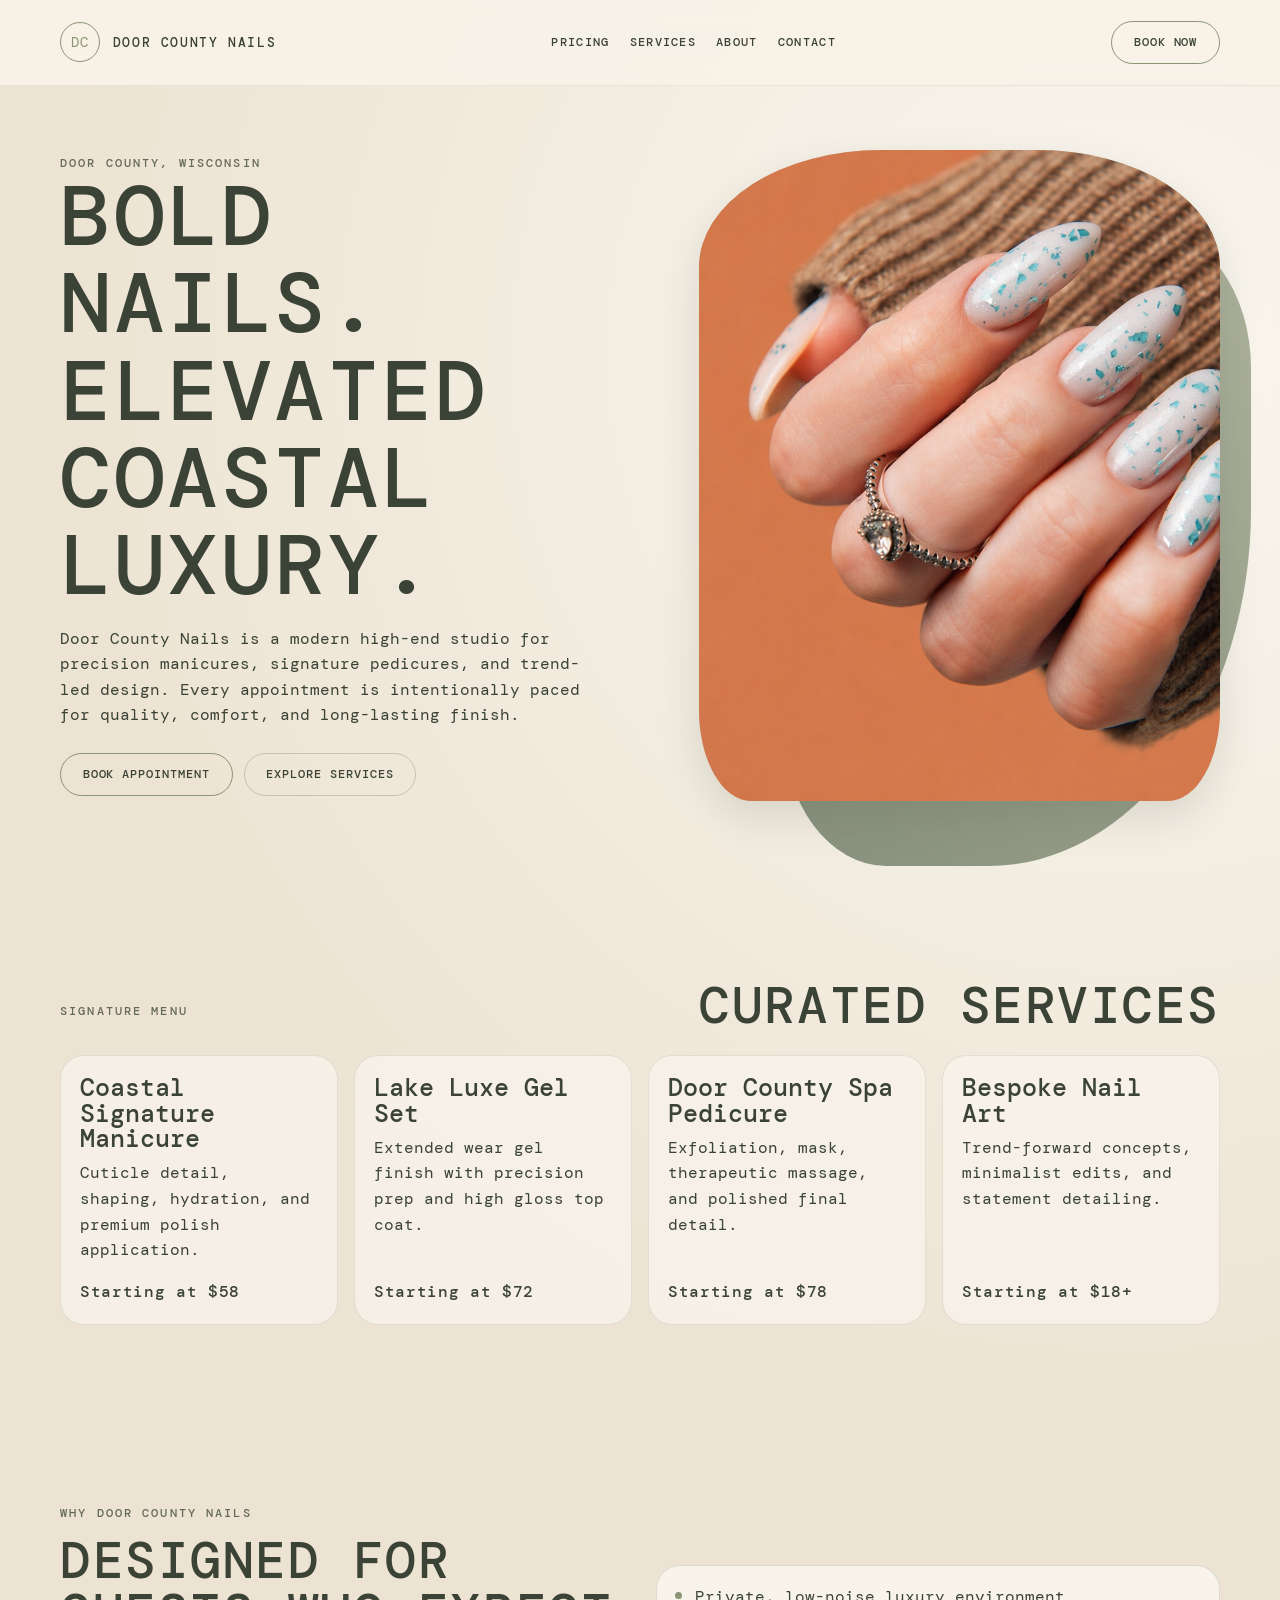
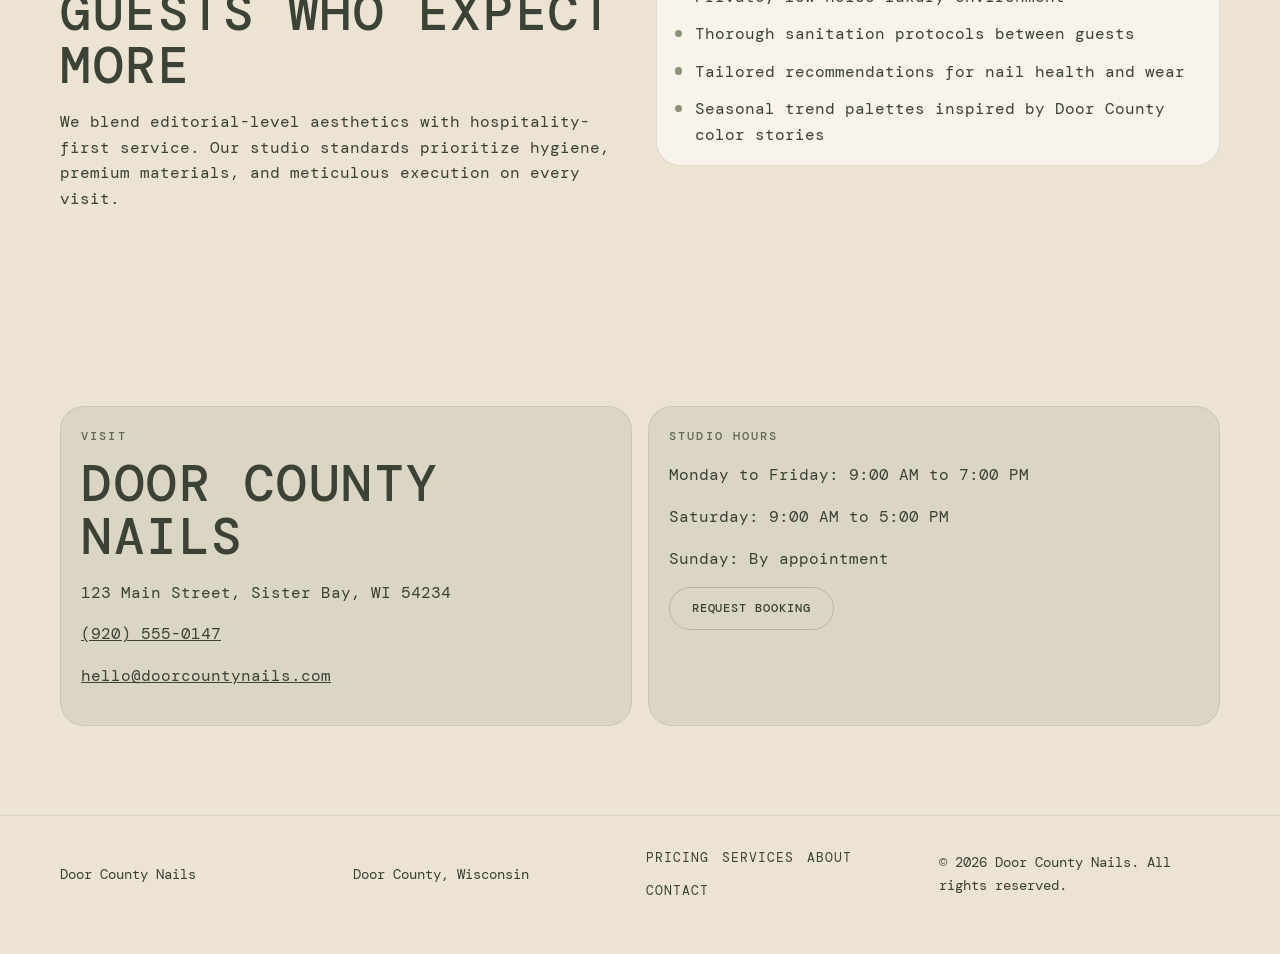
==== index.html @ 53a2d3ee "Update homepage hero image" ====
<!doctype html>
<html lang="en">
  <head>
    <meta charset="UTF-8" />
    <meta name="viewport" content="width=device-width, initial-scale=1" />
    <title>Door County Nails | Luxury Nail Studio in Door County, WI</title>
    <meta
      name="description"
      content="Door County Nails offers elevated manicures, pedicures, and nail artistry in Door County, Wisconsin. Boutique service, premium products, and a polished studio experience."
    />
    <meta name="robots" content="index, follow" />
    <meta name="theme-color" content="#f2e5d0" />
    <link rel="canonical" href="https://www.doorcountynails.com/" />

    <meta property="og:type" content="website" />
    <meta property="og:title" content="Door County Nails | Luxury Nail Studio" />
    <meta
      property="og:description"
      content="An elevated nail studio experience in Door County, Wisconsin."
    />
    <meta property="og:url" content="https://www.doorcountynails.com/" />
    <meta property="og:image" content="https://www.doorcountynails.com/og-home.jpg" />

    <meta name="twitter:card" content="summary_large_image" />
    <meta name="twitter:title" content="Door County Nails | Luxury Nail Studio" />
    <meta
      name="twitter:description"
      content="An elevated nail studio experience in Door County, Wisconsin."
    />

    <link rel="preconnect" href="https://fonts.googleapis.com" />
    <link rel="preconnect" href="https://fonts.gstatic.com" crossorigin />
    <link
      href="https://fonts.googleapis.com/css2?family=DM+Mono:wght@300;400;500&display=swap"
      rel="stylesheet"
    />
    <link rel="stylesheet" href="./styles.css" />

    <script type="application/ld+json">
      {
        "@context": "https://schema.org",
        "@type": "NailSalon",
        "name": "Door County Nails",
        "url": "https://www.doorcountynails.com/",
        "image": "https://www.doorcountynails.com/og-home.jpg",
        "telephone": "+1-920-555-0147",
        "priceRange": "$$$",
        "address": {
          "@type": "PostalAddress",
          "streetAddress": "123 Main Street",
          "addressLocality": "Sister Bay",
          "addressRegion": "WI",
          "postalCode": "54234",
          "addressCountry": "US"
        },
        "areaServed": "Door County, WI",
        "sameAs": [
          "https://www.instagram.com/doorcountynails",
          "https://www.tiktok.com/@doorcountynails"
        ]
      }
    </script>
  </head>
  <body>
    <a class="skip-link" href="#main-content">Skip to content</a>

    <header class="site-header" id="top">
      <div class="container header-shell">
        <a class="brand" href="/" aria-label="Door County Nails home">
          <span class="brand-mark" aria-hidden="true">DC</span>
          <span class="brand-text">Door County Nails</span>
        </a>

        <button class="menu-toggle" type="button" aria-expanded="false" aria-controls="primary-nav">
          Menu
        </button>

        <nav id="primary-nav" class="site-nav" aria-label="Primary">
          <a href="/pricing.html">Pricing</a>
          <a href="/services.html">Services</a>
          <a href="/about.html">About</a>
          <a href="/contact.html">Contact</a>
          <a class="cta cta-mobile" href="/contact.html#book">Book Now</a>
        </nav>

        <a class="cta cta-desktop" href="/contact.html#book">Book Now</a>
      </div>
    </header>

    <main id="main-content">
      <section class="hero section-padding">
        <div class="container hero-grid reveal">
          <div class="hero-copy">
            <p class="eyebrow">Door County, Wisconsin</p>
            <h1>Bold Nails. Elevated Coastal Luxury.</h1>
            <p>
              Door County Nails is a modern high-end studio for precision manicures, signature pedicures, and trend-led
              design. Every appointment is intentionally paced for quality, comfort, and long-lasting finish.
            </p>
            <div class="hero-actions">
              <a class="cta" href="/contact.html#book">Book Appointment</a>
              <a class="cta secondary" href="#signature-services">Explore Services</a>
            </div>
          </div>

          <div class="hero-visual" aria-label="Featured Door County Nails manicure photo">
            <div class="visual-wrap">
              <img
                src="/orangeNails.png"
                alt="Close-up of almond-shaped manicure with soft blue speckled accents"
                loading="eager"
              />
            </div>
          </div>
        </div>
      </section>

      <section id="signature-services" class="services section-padding reveal">
        <div class="container">
          <div class="section-head">
            <p class="eyebrow">Signature Menu</p>
            <h2>Curated Services</h2>
          </div>

          <div class="service-grid">
            <article class="service-card">
              <h3>Coastal Signature Manicure</h3>
              <p>Cuticle detail, shaping, hydration, and premium polish application.</p>
              <p class="price">Starting at $58</p>
            </article>
            <article class="service-card">
              <h3>Lake Luxe Gel Set</h3>
              <p>Extended wear gel finish with precision prep and high gloss top coat.</p>
              <p class="price">Starting at $72</p>
            </article>
            <article class="service-card">
              <h3>Door County Spa Pedicure</h3>
              <p>Exfoliation, mask, therapeutic massage, and polished final detail.</p>
              <p class="price">Starting at $78</p>
            </article>
            <article class="service-card">
              <h3>Bespoke Nail Art</h3>
              <p>Trend-forward concepts, minimalist edits, and statement detailing.</p>
              <p class="price">Starting at $18+</p>
            </article>
          </div>
        </div>
      </section>

      <section class="story section-padding reveal">
        <div class="container story-grid">
          <div>
            <p class="eyebrow">Why Door County Nails</p>
            <h2>Designed For Guests Who Expect More</h2>
            <p>
              We blend editorial-level aesthetics with hospitality-first service. Our studio standards prioritize hygiene,
              premium materials, and meticulous execution on every visit.
            </p>
          </div>

          <ul class="value-list">
            <li>Private, low-noise luxury environment</li>
            <li>Thorough sanitation protocols between guests</li>
            <li>Tailored recommendations for nail health and wear</li>
            <li>Seasonal trend palettes inspired by Door County color stories</li>
          </ul>
        </div>
      </section>

      <section class="visit section-padding reveal" id="visit">
        <div class="container visit-grid">
          <div class="visit-card">
            <p class="eyebrow">Visit</p>
            <h2>Door County Nails</h2>
            <p>123 Main Street, Sister Bay, WI 54234</p>
            <p><a href="tel:+19205550147">(920) 555-0147</a></p>
            <p><a href="mailto:hello@doorcountynails.com">hello@doorcountynails.com</a></p>
          </div>

          <div class="visit-card">
            <p class="eyebrow">Studio Hours</p>
            <p>Monday to Friday: 9:00 AM to 7:00 PM</p>
            <p>Saturday: 9:00 AM to 5:00 PM</p>
            <p>Sunday: By appointment</p>
            <a class="cta secondary" id="book" href="mailto:hello@doorcountynails.com?subject=New%20Booking%20Request">
              Request Booking
            </a>
          </div>
        </div>
      </section>
    </main>

    <footer class="site-footer">
      <div class="container footer-shell">
        <p>Door County Nails</p>
        <p>Door County, Wisconsin</p>
        <nav aria-label="Footer">
          <a href="/pricing.html">Pricing</a>
          <a href="/services.html">Services</a>
          <a href="/about.html">About</a>
          <a href="/contact.html">Contact</a>
        </nav>
        <p>&copy; <span id="year"></span> Door County Nails. All rights reserved.</p>
      </div>
    </footer>

    <script src="./script.js"></script>
  </body>
</html>
---- styles.css ----
:root {
  --color-sand: #ece3d2;
  --color-cream: #f6f2e9;
  --color-ink: #3a4336;
  --color-moss: #76826d;
  --color-gold: #8a9375;
  --color-clay: #d8cfbf;
  --color-white: #ffffff;
  --ink-rgb: 58 67 54;
  --moss-rgb: 118 130 109;
  --accent-rgb: 138 147 117;
  --font-body: "DM Mono", ui-monospace, "SFMono-Regular", Menlo, monospace;
  --font-display: "DM Mono", ui-monospace, "SFMono-Regular", Menlo, monospace;
  --font-accent: "DM Mono", ui-monospace, "SFMono-Regular", Menlo, monospace;
  --container: min(1160px, 92vw);
  --radius-soft: 1.5rem;
  --radius-pill: 999px;
  --shadow-soft: 0 16px 42px rgb(var(--ink-rgb) / 0.14);
}

* {
  box-sizing: border-box;
}

html,
body {
  margin: 0;
  padding: 0;
}

html {
  scroll-behavior: smooth;
}

body {
  font-family: var(--font-body);
  color: var(--color-ink);
  background:
    radial-gradient(circle at 88% 14%, #faf7f0 0%, var(--color-sand) 44%),
    linear-gradient(180deg, #efe7d8 0%, #f7f2e8 100%);
  line-height: 1.6;
}

img {
  max-width: 100%;
  display: block;
}

a {
  color: inherit;
}

.container {
  width: var(--container);
  margin-inline: auto;
}

.skip-link {
  position: absolute;
  top: -3rem;
  left: 1rem;
  background: var(--color-ink);
  color: var(--color-white);
  padding: 0.5rem 0.8rem;
  border-radius: 0.5rem;
  z-index: 999;
}

.skip-link:focus {
  top: 1rem;
}

.site-header {
  position: sticky;
  top: 0;
  z-index: 40;
  backdrop-filter: blur(12px);
  background: rgb(248 242 232 / 0.92);
  border-bottom: 1px solid rgb(var(--ink-rgb) / 0.08);
}

.header-shell {
  min-height: 5.3rem;
  display: flex;
  align-items: center;
  justify-content: space-between;
  gap: 1rem;
}

.brand {
  display: inline-flex;
  align-items: center;
  gap: 0.8rem;
  text-decoration: none;
}

.brand-mark {
  width: 2.5rem;
  height: 2.5rem;
  border: 1px solid var(--color-gold);
  border-radius: 50%;
  display: grid;
  place-items: center;
  font-size: 0.9rem;
  letter-spacing: 0.1em;
  color: var(--color-gold);
}

.brand-text {
  font-family: var(--font-accent);
  font-weight: 500;
  letter-spacing: 0.12em;
  text-transform: uppercase;
  font-size: 0.84rem;
}

.site-nav {
  display: flex;
  align-items: center;
  gap: 1.25rem;
}

.site-nav a {
  font-family: var(--font-accent);
  text-decoration: none;
  text-transform: uppercase;
  letter-spacing: 0.11em;
  font-size: 0.75rem;
  font-weight: 500;
}

.site-nav a:hover,
.site-nav a:focus-visible {
  color: var(--color-gold);
}

.menu-toggle {
  font-family: var(--font-accent);
  display: none;
  border: 1px solid rgb(var(--ink-rgb) / 0.2);
  border-radius: 0.7rem;
  background: transparent;
  padding: 0.5rem 0.75rem;
  font: inherit;
  font-size: 0.82rem;
  text-transform: uppercase;
  letter-spacing: 0.08em;
}

.cta {
  font-family: var(--font-accent);
  display: inline-flex;
  align-items: center;
  justify-content: center;
  text-decoration: none;
  border-radius: var(--radius-pill);
  border: 1px solid var(--color-gold);
  padding: 0.68rem 1.35rem;
  font-weight: 500;
  font-size: 0.75rem;
  letter-spacing: 0.08em;
  text-transform: uppercase;
  transition: transform 180ms ease, background-color 180ms ease, color 180ms ease;
}

.cta:hover,
.cta:focus-visible {
  background: var(--color-gold);
  color: var(--color-white);
  transform: translateY(-1px);
}

.cta.secondary {
  border-color: rgb(var(--ink-rgb) / 0.22);
}

.cta-mobile {
  display: none;
}

.section-padding {
  padding: clamp(2.8rem, 7vw, 5.6rem) 0;
}

.hero {
  padding-top: clamp(3rem, 5vw, 4.5rem);
}

.hero-grid {
  display: grid;
  grid-template-columns: minmax(0, 1.05fr) minmax(0, 0.95fr);
  gap: clamp(1.8rem, 5vw, 4rem);
  align-items: center;
}

.eyebrow {
  font-family: var(--font-accent);
  font-size: 0.74rem;
  text-transform: uppercase;
  letter-spacing: 0.18em;
  color: rgb(var(--ink-rgb) / 0.76);
  margin: 0 0 0.75rem;
  font-weight: 500;
}

h1,
h2,
h3 {
  font-family: var(--font-display);
  line-height: 1.03;
  margin: 0;
  font-weight: 500;
}

h1 {
  font-size: clamp(2.5rem, 8vw, 5.3rem);
  text-transform: uppercase;
  letter-spacing: 0.03em;
  margin-bottom: 1rem;
}

.hero-copy p {
  max-width: 52ch;
  margin: 0;
}

.hero-actions {
  margin-top: 1.6rem;
  display: flex;
  flex-wrap: wrap;
  gap: 0.7rem;
}

.hero-visual {
  position: relative;
  isolation: isolate;
}

.hero-visual::before {
  content: "";
  position: absolute;
  inset: 12% -6% -10% 16%;
  z-index: -1;
  background: linear-gradient(45deg, rgb(var(--moss-rgb) / 0.86), rgb(var(--accent-rgb) / 0.68));
  border-radius: 50% 22% 56% 22%;
}

.visual-wrap {
  overflow: hidden;
  border-radius: 35% 35% 10% 10% / 18% 18% 14% 14%;
  box-shadow: var(--shadow-soft);
  background: #d0c2aa;
}

.visual-wrap img {
  aspect-ratio: 4 / 5;
  object-fit: cover;
}

.floating-chip {
  position: absolute;
  left: -1rem;
  bottom: 12%;
  background: rgb(249 243 232 / 0.93);
  border: 1px solid rgb(var(--ink-rgb) / 0.15);
  border-radius: var(--radius-pill);
  padding: 0.4rem 0.8rem;
  font-size: 0.74rem;
  letter-spacing: 0.08em;
  text-transform: uppercase;
  font-weight: 500;
}

.chip-right {
  left: auto;
  right: -1rem;
  top: 11%;
  bottom: auto;
}

.section-head {
  display: flex;
  align-items: end;
  justify-content: space-between;
  gap: 1rem;
  margin-bottom: 1.4rem;
}

h2 {
  font-size: clamp(2rem, 5vw, 3.2rem);
  text-transform: uppercase;
  letter-spacing: 0.03em;
}

.service-grid {
  display: grid;
  grid-template-columns: repeat(4, minmax(0, 1fr));
  gap: 1rem;
}

.service-card {
  background: rgb(249 244 236 / 0.76);
  border: 1px solid rgb(var(--ink-rgb) / 0.11);
  border-radius: var(--radius-soft);
  padding: 1.2rem;
  min-height: 14rem;
  display: flex;
  flex-direction: column;
}

.service-card h3 {
  font-size: 1.55rem;
  margin-bottom: 0.55rem;
}

.service-card p {
  margin: 0;
}

.service-card .price {
  margin-top: auto;
  padding-top: 1rem;
  font-weight: 500;
  letter-spacing: 0.04em;
}

.story-grid {
  display: grid;
  grid-template-columns: minmax(0, 1fr) minmax(0, 1fr);
  gap: 2rem;
  align-items: center;
}

.value-list {
  list-style: none;
  margin: 0;
  padding: 1.1rem;
  border: 1px solid rgb(var(--ink-rgb) / 0.14);
  border-radius: var(--radius-soft);
  background: rgb(255 252 247 / 0.68);
  display: grid;
  gap: 0.75rem;
}

.value-list li {
  position: relative;
  padding-left: 1.3rem;
}

.value-list li::before {
  content: "";
  width: 0.45rem;
  height: 0.45rem;
  border-radius: 50%;
  background: var(--color-gold);
  position: absolute;
  left: 0;
  top: 0.54rem;
}

.visit-grid {
  display: grid;
  grid-template-columns: repeat(2, minmax(0, 1fr));
  gap: 1rem;
}

.visit-card {
  background: rgb(var(--moss-rgb) / 0.14);
  border-radius: var(--radius-soft);
  border: 1px solid rgb(var(--ink-rgb) / 0.1);
  padding: 1.25rem;
}

.site-footer {
  border-top: 1px solid rgb(var(--ink-rgb) / 0.1);
  padding: 1.3rem 0 2.6rem;
}

.footer-shell {
  display: grid;
  grid-template-columns: repeat(4, minmax(0, 1fr));
  gap: 0.75rem;
  align-items: center;
  font-size: 0.9rem;
}

.footer-shell nav {
  display: flex;
  gap: 0.8rem;
  flex-wrap: wrap;
}

.footer-shell nav a {
  text-decoration: none;
  font-size: 0.8rem;
  text-transform: uppercase;
  letter-spacing: 0.08em;
}

.page-hero {
  padding: clamp(3rem, 8vw, 6rem) 0 clamp(2rem, 5vw, 3.5rem);
}

.page-hero h1 {
  font-size: clamp(2.4rem, 8vw, 4.6rem);
}

.page-shell {
  padding-bottom: 4rem;
}

.page-shell p {
  max-width: 72ch;
}

.reveal {
  opacity: 0;
  transform: translateY(16px);
}

.reveal.is-visible {
  opacity: 1;
  transform: translateY(0);
  transition: opacity 560ms ease, transform 560ms ease;
}

@media (max-width: 1040px) {
  .service-grid {
    grid-template-columns: repeat(2, minmax(0, 1fr));
  }

  .footer-shell {
    grid-template-columns: repeat(2, minmax(0, 1fr));
  }
}

@media (max-width: 840px) {
  .menu-toggle {
    display: inline-flex;
  }

  .cta-desktop {
    display: none;
  }

  .site-nav {
    position: absolute;
    top: 100%;
    left: 0;
    right: 0;
    display: none;
    flex-direction: column;
    align-items: stretch;
    gap: 0.1rem;
    background: rgb(248 242 232 / 0.98);
    border-bottom: 1px solid rgb(var(--ink-rgb) / 0.1);
    padding: 0.5rem 4vw 1rem;
  }

  .site-nav[data-open="true"] {
    display: flex;
  }

  .site-nav a {
    padding: 0.65rem 0.4rem;
  }

  .cta-mobile {
    display: inline-flex;
    width: max-content;
    margin-top: 0.25rem;
  }

  .hero-grid,
  .story-grid,
  .visit-grid {
    grid-template-columns: minmax(0, 1fr);
  }

  .hero-copy p {
    max-width: none;
  }

  .hero-visual {
    max-width: 34rem;
    margin-inline: auto;
  }

  .chip-right,
  .floating-chip {
    font-size: 0.66rem;
  }
}

@media (max-width: 640px) {
  .service-grid {
    grid-template-columns: minmax(0, 1fr);
  }

  .header-shell {
    min-height: 4.7rem;
  }

  .brand-text {
    font-size: 0.76rem;
  }

  .floating-chip {
    position: static;
    margin-top: 0.6rem;
    width: fit-content;
  }

  .chip-right {
    margin-left: auto;
    margin-top: 0.45rem;
  }

  .section-head {
    flex-direction: column;
    align-items: flex-start;
  }

  .footer-shell {
    grid-template-columns: minmax(0, 1fr);
  }
}

@media (prefers-reduced-motion: reduce) {
  html {
    scroll-behavior: auto;
  }

  * {
    animation-duration: 0.01ms !important;
    animation-iteration-count: 1 !important;
    transition-duration: 0.01ms !important;
  }
}
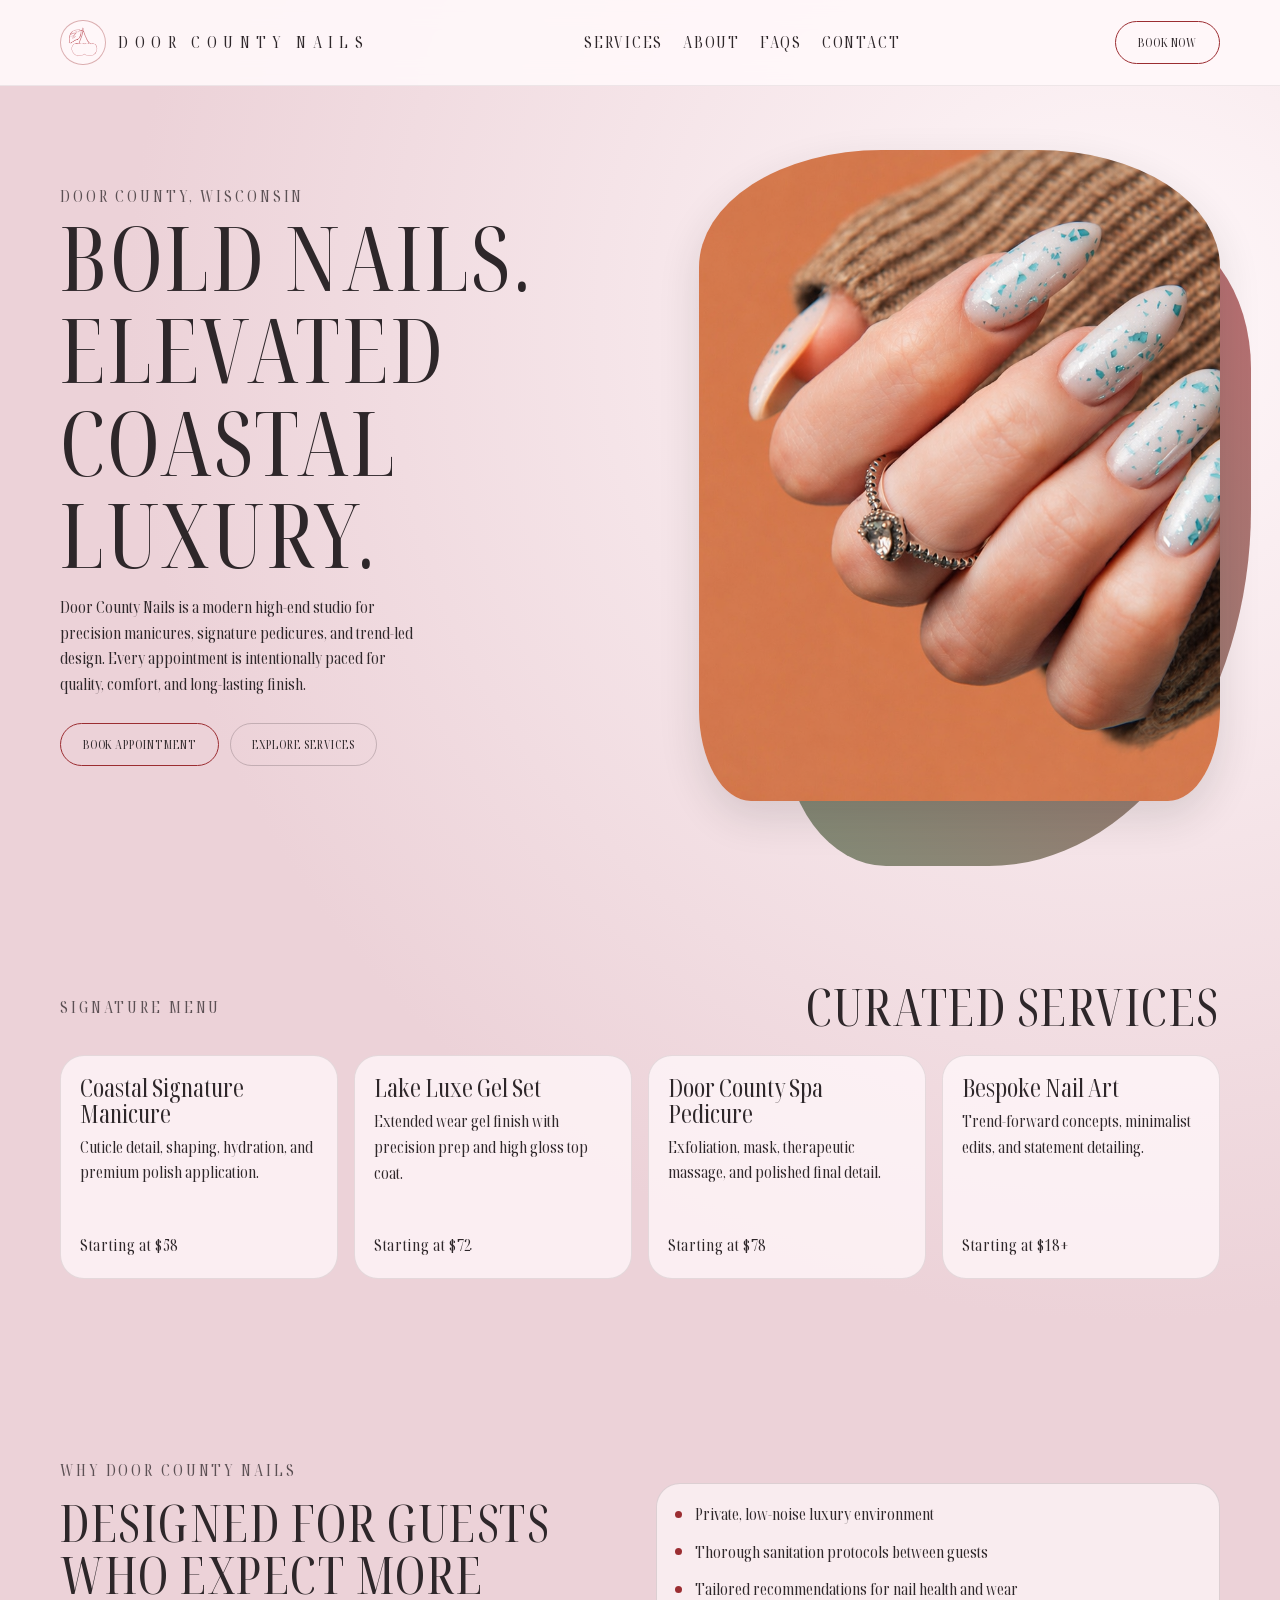
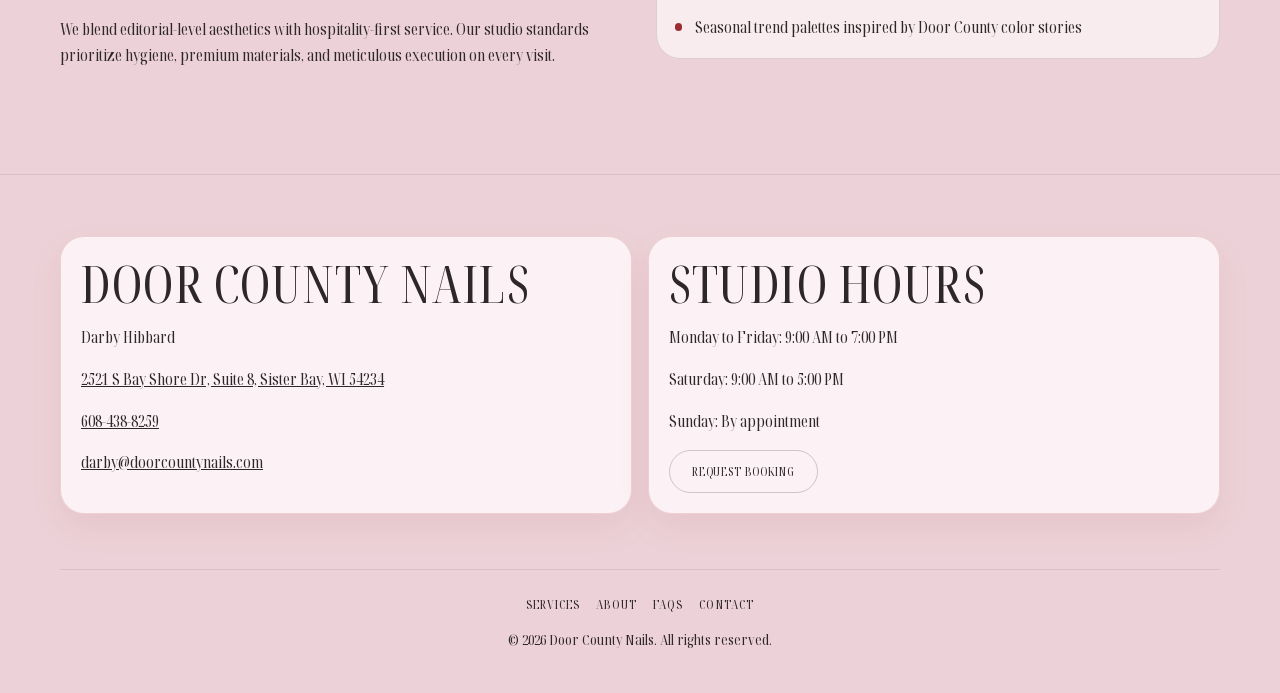
==== commit 0bee85c0: "Update Door County Nails site content" ====
--- a/index.html
+++ b/index.html
@@ -9,7 +9,7 @@
       content="Door County Nails offers elevated manicures, pedicures, and nail artistry in Door County, Wisconsin. Boutique service, premium products, and a polished studio experience."
     />
     <meta name="robots" content="index, follow" />
-    <meta name="theme-color" content="#f2e5d0" />
+    <meta name="theme-color" content="#ecd2d8" />
     <link rel="canonical" href="https://www.doorcountynails.com/" />
 
     <meta property="og:type" content="website" />
@@ -28,12 +28,6 @@
       content="An elevated nail studio experience in Door County, Wisconsin."
     />
 
-    <link rel="preconnect" href="https://fonts.googleapis.com" />
-    <link rel="preconnect" href="https://fonts.gstatic.com" crossorigin />
-    <link
-      href="https://fonts.googleapis.com/css2?family=DM+Mono:wght@300;400;500&display=swap"
-      rel="stylesheet"
-    />
     <link rel="stylesheet" href="./styles.css" />
 
     <script type="application/ld+json">
@@ -43,11 +37,12 @@
         "name": "Door County Nails",
         "url": "https://www.doorcountynails.com/",
         "image": "https://www.doorcountynails.com/og-home.jpg",
-        "telephone": "+1-920-555-0147",
+        "telephone": "+1-608-438-8259",
+        "email": "darby@doorcountynails.com",
         "priceRange": "$$$",
         "address": {
           "@type": "PostalAddress",
-          "streetAddress": "123 Main Street",
+          "streetAddress": "2521 S Bay Shore Dr, Suite 8",
           "addressLocality": "Sister Bay",
           "addressRegion": "WI",
           "postalCode": "54234",
@@ -67,7 +62,7 @@
     <header class="site-header" id="top">
       <div class="container header-shell">
         <a class="brand" href="/" aria-label="Door County Nails home">
-          <span class="brand-mark" aria-hidden="true">DC</span>
+          <span class="brand-mark" aria-hidden="true"><img src="assets/cherry-outline-final.png" alt="" /></span>
           <span class="brand-text">Door County Nails</span>
         </a>
 
@@ -76,9 +71,9 @@
         </button>
 
         <nav id="primary-nav" class="site-nav" aria-label="Primary">
-          <a href="/pricing.html">Pricing</a>
           <a href="/services.html">Services</a>
           <a href="/about.html">About</a>
+          <a href="/faq.html">FAQs</a>
           <a href="/contact.html">Contact</a>
           <a class="cta cta-mobile" href="/contact.html#book">Book Now</a>
         </nav>
@@ -106,7 +101,7 @@
           <div class="hero-visual" aria-label="Featured Door County Nails manicure photo">
             <div class="visual-wrap">
               <img
-                src="/orangeNails.png"
+                src="orangeNails.png"
                 alt="Close-up of almond-shaped manicure with soft blue speckled accents"
                 loading="eager"
               />
@@ -167,37 +162,38 @@
         </div>
       </section>
 
-      <section class="visit section-padding reveal" id="visit">
-        <div class="container visit-grid">
-          <div class="visit-card">
-            <p class="eyebrow">Visit</p>
-            <h2>Door County Nails</h2>
-            <p>123 Main Street, Sister Bay, WI 54234</p>
-            <p><a href="tel:+19205550147">(920) 555-0147</a></p>
-            <p><a href="mailto:hello@doorcountynails.com">hello@doorcountynails.com</a></p>
-          </div>
-
-          <div class="visit-card">
-            <p class="eyebrow">Studio Hours</p>
-            <p>Monday to Friday: 9:00 AM to 7:00 PM</p>
-            <p>Saturday: 9:00 AM to 5:00 PM</p>
-            <p>Sunday: By appointment</p>
-            <a class="cta secondary" id="book" href="mailto:hello@doorcountynails.com?subject=New%20Booking%20Request">
-              Request Booking
+    </main>
+
+    <footer class="site-footer">
+      <div class="container footer-visit-grid">
+        <div class="visit-card">
+          <h2>Door County Nails</h2>
+          <p>Darby Hibbard</p>
+          <p>
+            <a href="https://share.google/E4tLBmKFWJFwZ6lcw" target="_blank" rel="noopener">
+              2521 S Bay Shore Dr, Suite 8, Sister Bay, WI 54234
             </a>
-          </div>
-        </div>
-      </section>
-    </main>
-
-    <footer class="site-footer">
+          </p>
+          <p><a href="tel:+16084388259">608-438-8259</a></p>
+          <p><a href="mailto:darby@doorcountynails.com">darby@doorcountynails.com</a></p>
+        </div>
+
+        <div class="visit-card">
+          <h2>Studio Hours</h2>
+          <p>Monday to Friday: 9:00 AM to 7:00 PM</p>
+          <p>Saturday: 9:00 AM to 5:00 PM</p>
+          <p>Sunday: By appointment</p>
+          <a class="cta secondary" href="mailto:darby@doorcountynails.com?subject=New%20Booking%20Request">
+            Request Booking
+          </a>
+        </div>
+      </div>
+
       <div class="container footer-shell">
-        <p>Door County Nails</p>
-        <p>Door County, Wisconsin</p>
         <nav aria-label="Footer">
-          <a href="/pricing.html">Pricing</a>
           <a href="/services.html">Services</a>
           <a href="/about.html">About</a>
+          <a href="/faq.html">FAQs</a>
           <a href="/contact.html">Contact</a>
         </nav>
         <p>&copy; <span id="year"></span> Door County Nails. All rights reserved.</p>
--- a/styles.css
+++ b/styles.css
@@ -1,17 +1,26 @@
+@font-face {
+  font-family: "Noto Serif Display ExtraCondensed";
+  src: url("assets/NotoSerifDisplay-ExtraCondensed.ttf") format("truetype");
+  font-weight: 400;
+  font-style: normal;
+  font-display: swap;
+}
+
 :root {
-  --color-sand: #ece3d2;
-  --color-cream: #f6f2e9;
-  --color-ink: #3a4336;
-  --color-moss: #76826d;
-  --color-gold: #8a9375;
-  --color-clay: #d8cfbf;
+  --color-sand: #ecd2d8;
+  --color-cream: #fff8fa;
+  --color-ink: #2e272a;
+  --color-moss: #6f7d64;
+  --color-gold: #9b2d31;
+  --color-clay: #f3e3e7;
   --color-white: #ffffff;
-  --ink-rgb: 58 67 54;
-  --moss-rgb: 118 130 109;
-  --accent-rgb: 138 147 117;
-  --font-body: "DM Mono", ui-monospace, "SFMono-Regular", Menlo, monospace;
-  --font-display: "DM Mono", ui-monospace, "SFMono-Regular", Menlo, monospace;
-  --font-accent: "DM Mono", ui-monospace, "SFMono-Regular", Menlo, monospace;
+  --ink-rgb: 46 39 42;
+  --moss-rgb: 111 125 100;
+  --accent-rgb: 155 45 49;
+  --font-fallback: Georgia, "Times New Roman", serif;
+  --font-body: "Noto Serif Display ExtraCondensed", var(--font-fallback);
+  --font-display: "Noto Serif Display ExtraCondensed", var(--font-fallback);
+  --font-accent: "Noto Serif Display ExtraCondensed", var(--font-fallback);
   --container: min(1160px, 92vw);
   --radius-soft: 1.5rem;
   --radius-pill: 999px;
@@ -36,8 +45,8 @@
   font-family: var(--font-body);
   color: var(--color-ink);
   background:
-    radial-gradient(circle at 88% 14%, #faf7f0 0%, var(--color-sand) 44%),
-    linear-gradient(180deg, #efe7d8 0%, #f7f2e8 100%);
+    radial-gradient(circle at 88% 14%, #fff8fa 0%, var(--color-sand) 44%),
+    linear-gradient(180deg, #f7e4e9 0%, #fff8fa 100%);
   line-height: 1.6;
 }
 
@@ -75,7 +84,7 @@
   top: 0;
   z-index: 40;
   backdrop-filter: blur(12px);
-  background: rgb(248 242 232 / 0.92);
+  background: rgb(255 248 250 / 0.92);
   border-bottom: 1px solid rgb(var(--ink-rgb) / 0.08);
 }
 
@@ -95,23 +104,28 @@
 }
 
 .brand-mark {
-  width: 2.5rem;
-  height: 2.5rem;
-  border: 1px solid var(--color-gold);
+  width: 2.85rem;
+  height: 2.85rem;
+  border: 1px solid rgb(var(--accent-rgb) / 0.36);
   border-radius: 50%;
   display: grid;
   place-items: center;
-  font-size: 0.9rem;
-  letter-spacing: 0.1em;
   color: var(--color-gold);
+  background: rgb(255 248 250 / 0.72);
+}
+
+.brand-mark img {
+  width: 2rem;
+  height: 2rem;
+  object-fit: contain;
 }
 
 .brand-text {
   font-family: var(--font-accent);
   font-weight: 500;
-  letter-spacing: 0.12em;
-  text-transform: uppercase;
-  font-size: 0.84rem;
+  letter-spacing: 0.4em;
+  text-transform: uppercase;
+  font-size: 1rem;
 }
 
 .site-nav {
@@ -125,7 +139,7 @@
   text-decoration: none;
   text-transform: uppercase;
   letter-spacing: 0.11em;
-  font-size: 0.75rem;
+  font-size: 1rem;
   font-weight: 500;
 }
 
@@ -195,7 +209,7 @@
 
 .eyebrow {
   font-family: var(--font-accent);
-  font-size: 0.74rem;
+  font-size: 1rem;
   text-transform: uppercase;
   letter-spacing: 0.18em;
   color: rgb(var(--ink-rgb) / 0.76);
@@ -213,7 +227,7 @@
 }
 
 h1 {
-  font-size: clamp(2.5rem, 8vw, 5.3rem);
+  font-size: clamp(2.65rem, 8.4vw, 5.6rem);
   text-transform: uppercase;
   letter-spacing: 0.03em;
   margin-bottom: 1rem;
@@ -249,7 +263,7 @@
   overflow: hidden;
   border-radius: 35% 35% 10% 10% / 18% 18% 14% 14%;
   box-shadow: var(--shadow-soft);
-  background: #d0c2aa;
+  background: #f3e3e7;
 }
 
 .visual-wrap img {
@@ -261,7 +275,7 @@
   position: absolute;
   left: -1rem;
   bottom: 12%;
-  background: rgb(249 243 232 / 0.93);
+  background: rgb(255 248 250 / 0.93);
   border: 1px solid rgb(var(--ink-rgb) / 0.15);
   border-radius: var(--radius-pill);
   padding: 0.4rem 0.8rem;
@@ -299,7 +313,7 @@
 }
 
 .service-card {
-  background: rgb(249 244 236 / 0.76);
+  background: rgb(255 248 250 / 0.76);
   border: 1px solid rgb(var(--ink-rgb) / 0.11);
   border-radius: var(--radius-soft);
   padding: 1.2rem;
@@ -337,7 +351,7 @@
   padding: 1.1rem;
   border: 1px solid rgb(var(--ink-rgb) / 0.14);
   border-radius: var(--radius-soft);
-  background: rgb(255 252 247 / 0.68);
+  background: rgb(255 248 250 / 0.68);
   display: grid;
   gap: 0.75rem;
 }
@@ -358,36 +372,50 @@
   top: 0.54rem;
 }
 
-.visit-grid {
+.visit-grid,
+.footer-visit-grid {
   display: grid;
   grid-template-columns: repeat(2, minmax(0, 1fr));
   gap: 1rem;
 }
 
 .visit-card {
-  background: rgb(var(--moss-rgb) / 0.14);
+  background: rgb(255 248 250 / 0.82);
   border-radius: var(--radius-soft);
-  border: 1px solid rgb(var(--ink-rgb) / 0.1);
+  border: 1px solid rgb(var(--accent-rgb) / 0.16);
   padding: 1.25rem;
+  box-shadow: 0 14px 32px rgb(var(--accent-rgb) / 0.08);
 }
 
 .site-footer {
   border-top: 1px solid rgb(var(--ink-rgb) / 0.1);
-  padding: 1.3rem 0 2.6rem;
+  padding: clamp(2rem, 5vw, 3.8rem) 0 2.6rem;
+}
+
+.footer-visit-grid {
+  margin-bottom: clamp(2rem, 5vw, 3.4rem);
 }
 
 .footer-shell {
-  display: grid;
-  grid-template-columns: repeat(4, minmax(0, 1fr));
-  gap: 0.75rem;
-  align-items: center;
+  border-top: 1px solid rgb(var(--ink-rgb) / 0.1);
+  padding-top: 1.5rem;
+  display: flex;
+  flex-direction: column;
+  align-items: center;
+  gap: 0.9rem;
+  text-align: center;
   font-size: 0.9rem;
 }
 
 .footer-shell nav {
   display: flex;
-  gap: 0.8rem;
+  justify-content: center;
+  gap: 1rem;
   flex-wrap: wrap;
+}
+
+.footer-shell p {
+  margin: 0;
 }
 
 .footer-shell nav a {
@@ -402,7 +430,7 @@
 }
 
 .page-hero h1 {
-  font-size: clamp(2.4rem, 8vw, 4.6rem);
+  font-size: clamp(2.55rem, 8.3vw, 4.9rem);
 }
 
 .page-shell {
@@ -411,6 +439,265 @@
 
 .page-shell p {
   max-width: 72ch;
+}
+
+.faq-shell {
+  max-width: 980px;
+}
+
+.faq-lede {
+  margin: 0 0 clamp(1.8rem, 4vw, 3rem);
+  max-width: 64ch;
+  font-size: clamp(1.2rem, 2vw, 1.45rem);
+}
+
+.faq-list {
+  list-style: none;
+  margin: 0;
+  padding: 0;
+  counter-reset: faq;
+  display: grid;
+  gap: clamp(1.05rem, 2.6vw, 1.7rem);
+}
+
+.faq-item {
+  counter-increment: faq;
+  display: grid;
+  grid-template-columns: 3rem minmax(0, 1fr);
+  column-gap: 0.9rem;
+  align-items: start;
+}
+
+.faq-item::before {
+  content: counter(faq);
+  width: 2.5rem;
+  height: 2.5rem;
+  border-radius: 50%;
+  display: grid;
+  place-items: center;
+  color: var(--color-white);
+  background: #c23c58;
+  font-family: var(--font-accent);
+  font-size: 1.25rem;
+  font-weight: 500;
+  line-height: 1;
+  margin-top: 0.14rem;
+}
+
+.faq-item h2,
+.faq-item p {
+  grid-column: 2;
+}
+
+.faq-item h2 {
+  color: #94505e;
+  font-size: clamp(1.65rem, 3.4vw, 2.35rem);
+  letter-spacing: 0.02em;
+  line-height: 0.98;
+  margin-bottom: 0.7rem;
+}
+
+.faq-item p {
+  margin: 0;
+  max-width: 76ch;
+  font-size: clamp(1.08rem, 1.7vw, 1.28rem);
+  line-height: 1.35;
+}
+
+.faq-item a {
+  color: #c23c58;
+  text-decoration-color: rgb(194 60 88 / 0.42);
+  text-underline-offset: 0.16em;
+}
+
+.faq-cta {
+  display: flex;
+  flex-direction: column;
+  align-items: center;
+  justify-content: center;
+  gap: 0.85rem;
+  margin-top: clamp(2rem, 5vw, 3.8rem);
+  text-align: center;
+}
+
+.faq-cta p {
+  color: #94505e;
+  font-family: var(--font-display);
+  font-size: clamp(2rem, 5vw, 3rem);
+  line-height: 1;
+  margin: 0;
+  text-transform: uppercase;
+  letter-spacing: 0.02em;
+}
+
+.faq-cta-button {
+  min-width: min(100%, 17rem);
+  padding: 0.95rem 2rem;
+  font-size: 1rem;
+}
+
+.pricing-shell {
+  max-width: 1040px;
+}
+
+.pricing-lede {
+  margin: 0 0 clamp(2rem, 4vw, 3.2rem);
+  max-width: 66ch;
+  font-size: clamp(1.2rem, 2vw, 1.45rem);
+}
+
+.pricing-section + .pricing-section {
+  margin-top: clamp(2.4rem, 6vw, 4.2rem);
+}
+
+.pricing-section-title {
+  display: inline-flex;
+  align-items: center;
+  width: fit-content;
+  margin-bottom: clamp(1.2rem, 3vw, 1.8rem);
+  border-radius: 0.75rem;
+  background: #9f6972;
+  color: var(--color-white);
+  padding: 0.42rem 0.78rem 0.5rem;
+  font-size: clamp(1.65rem, 4vw, 2.5rem);
+  line-height: 1;
+  text-transform: uppercase;
+  letter-spacing: 0.02em;
+}
+
+.pricing-list {
+  list-style: none;
+  margin: 0;
+  padding: 0;
+  counter-reset: pricing;
+  display: grid;
+  gap: clamp(1.1rem, 2.7vw, 1.8rem);
+}
+
+.pricing-item {
+  counter-increment: pricing;
+  display: grid;
+  grid-template-columns: 3rem minmax(0, 1fr) auto;
+  gap: 0.9rem;
+  align-items: start;
+}
+
+.pricing-item::before {
+  content: counter(pricing);
+  width: 2.5rem;
+  height: 2.5rem;
+  border-radius: 50%;
+  display: grid;
+  place-items: center;
+  color: var(--color-white);
+  background: #c23c58;
+  font-family: var(--font-accent);
+  font-size: 1.25rem;
+  font-weight: 500;
+  line-height: 1;
+  margin-top: 0.14rem;
+}
+
+.pricing-copy h3 {
+  color: #94505e;
+  font-size: clamp(1.65rem, 3.4vw, 2.35rem);
+  letter-spacing: 0.02em;
+  line-height: 0.98;
+  margin: 0 0 0.58rem;
+}
+
+.pricing-copy p {
+  margin: 0;
+  max-width: 72ch;
+  font-size: clamp(1.08rem, 1.7vw, 1.28rem);
+  line-height: 1.35;
+}
+
+.pricing-price {
+  color: #c23c58;
+  font-family: var(--font-display);
+  font-size: clamp(1.65rem, 3.4vw, 2.35rem);
+  line-height: 1;
+  margin: 0.1rem 0 0;
+  white-space: nowrap;
+}
+
+.pricing-addons {
+  list-style: none;
+  margin: 0;
+  padding: 0 0 0 1.45rem;
+  display: grid;
+  gap: 0.42rem;
+  color: #c23c58;
+  font-family: var(--font-display);
+  font-size: clamp(1.25rem, 2.8vw, 1.85rem);
+  line-height: 1.05;
+}
+
+.pricing-addons li {
+  position: relative;
+  display: grid;
+  grid-template-columns: auto minmax(1rem, 1fr) auto;
+  align-items: end;
+  column-gap: 0.25rem;
+}
+
+.pricing-addons li::before {
+  content: "";
+  position: absolute;
+  left: -1rem;
+  top: 0.5em;
+  width: 0.36rem;
+  height: 0.36rem;
+  border-radius: 50%;
+  background: #c23c58;
+}
+
+.pricing-addons li::after {
+  content: "";
+  border-bottom: 0.12rem dotted rgb(194 60 88 / 0.82);
+  transform: translateY(-0.18em);
+}
+
+.pricing-addons span:first-child {
+  grid-column: 1;
+}
+
+.pricing-addons span:last-child {
+  grid-column: 3;
+  text-align: right;
+  white-space: nowrap;
+}
+
+.pricing-addons li::after {
+  grid-column: 2;
+  grid-row: 1;
+}
+
+.pricing-cta {
+  display: flex;
+  flex-direction: column;
+  align-items: center;
+  justify-content: center;
+  gap: 0.85rem;
+  margin-top: clamp(2.5rem, 6vw, 4.5rem);
+  text-align: center;
+}
+
+.pricing-cta p {
+  color: #94505e;
+  font-family: var(--font-display);
+  font-size: clamp(2rem, 5vw, 3rem);
+  line-height: 1;
+  margin: 0;
+  text-transform: uppercase;
+  letter-spacing: 0.02em;
+}
+
+.pricing-cta-button {
+  min-width: min(100%, 17rem);
+  padding: 0.95rem 2rem;
+  font-size: 1rem;
 }
 
 .reveal {
@@ -429,9 +716,6 @@
     grid-template-columns: repeat(2, minmax(0, 1fr));
   }
 
-  .footer-shell {
-    grid-template-columns: repeat(2, minmax(0, 1fr));
-  }
 }
 
 @media (max-width: 840px) {
@@ -450,9 +734,9 @@
     right: 0;
     display: none;
     flex-direction: column;
-    align-items: stretch;
+    align-items: flex-end;
     gap: 0.1rem;
-    background: rgb(248 242 232 / 0.98);
+    background: rgb(255 248 250 / 0.98);
     border-bottom: 1px solid rgb(var(--ink-rgb) / 0.1);
     padding: 0.5rem 4vw 1rem;
   }
@@ -463,6 +747,7 @@
 
   .site-nav a {
     padding: 0.65rem 0.4rem;
+    text-align: right;
   }
 
   .cta-mobile {
@@ -473,7 +758,8 @@
 
   .hero-grid,
   .story-grid,
-  .visit-grid {
+  .visit-grid,
+  .footer-visit-grid {
     grid-template-columns: minmax(0, 1fr);
   }
 
@@ -502,7 +788,8 @@
   }
 
   .brand-text {
-    font-size: 0.76rem;
+    font-size: 1rem;
+    letter-spacing: 0.28em;
   }
 
   .floating-chip {
@@ -521,9 +808,52 @@
     align-items: flex-start;
   }
 
-  .footer-shell {
+  .faq-item {
+    grid-template-columns: 2.45rem minmax(0, 1fr);
+    column-gap: 0.72rem;
+  }
+
+  .faq-item::before {
+    width: 2.1rem;
+    height: 2.1rem;
+    font-size: 1.05rem;
+  }
+
+  .pricing-item {
+    grid-template-columns: 2.45rem minmax(0, 1fr);
+    column-gap: 0.72rem;
+  }
+
+  .pricing-item::before {
+    width: 2.1rem;
+    height: 2.1rem;
+    font-size: 1.05rem;
+  }
+
+  .pricing-price {
+    grid-column: 2;
+    margin-top: 0.25rem;
+  }
+
+  .pricing-addons {
+    padding-left: 1.2rem;
+  }
+
+  .pricing-addons li {
     grid-template-columns: minmax(0, 1fr);
-  }
+    gap: 0.12rem;
+  }
+
+  .pricing-addons li::after {
+    display: none;
+  }
+
+  .pricing-addons span:last-child {
+    grid-column: 1;
+    text-align: left;
+    white-space: normal;
+  }
+
 }
 
 @media (prefers-reduced-motion: reduce) {
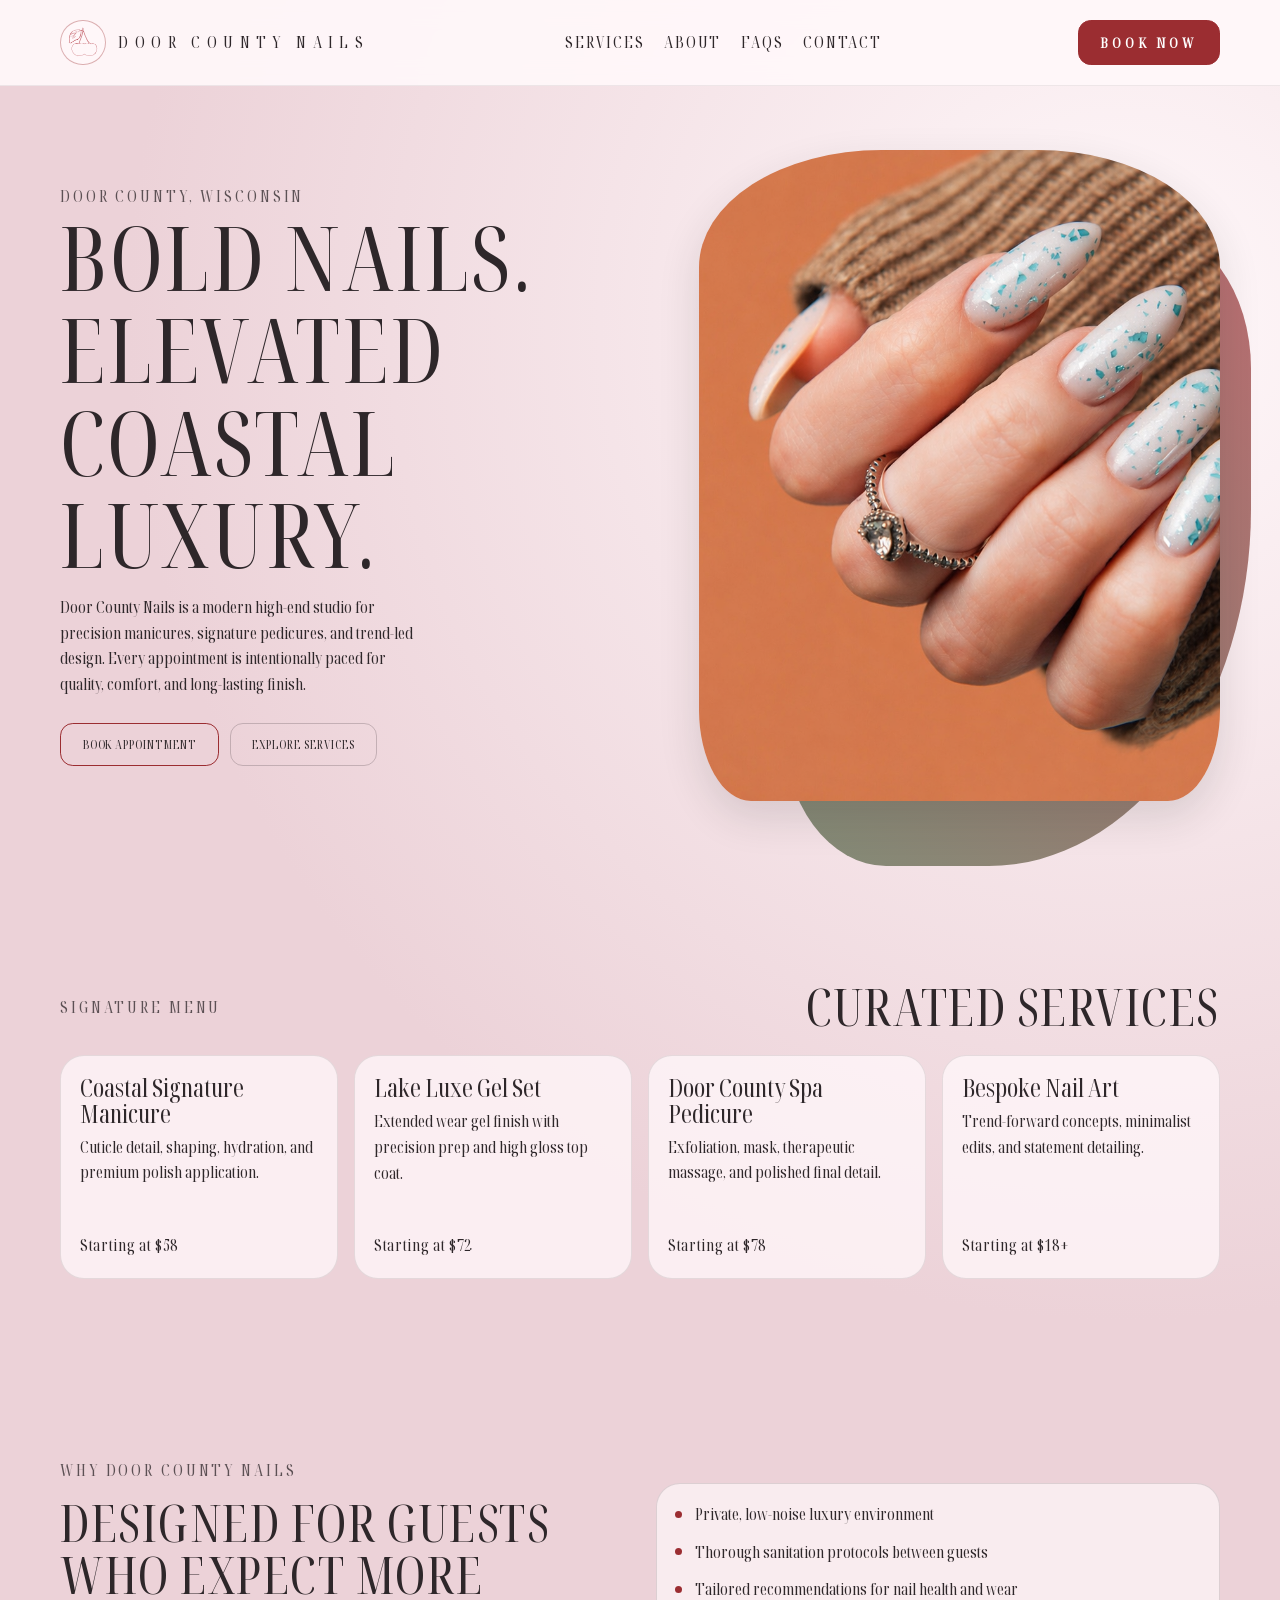
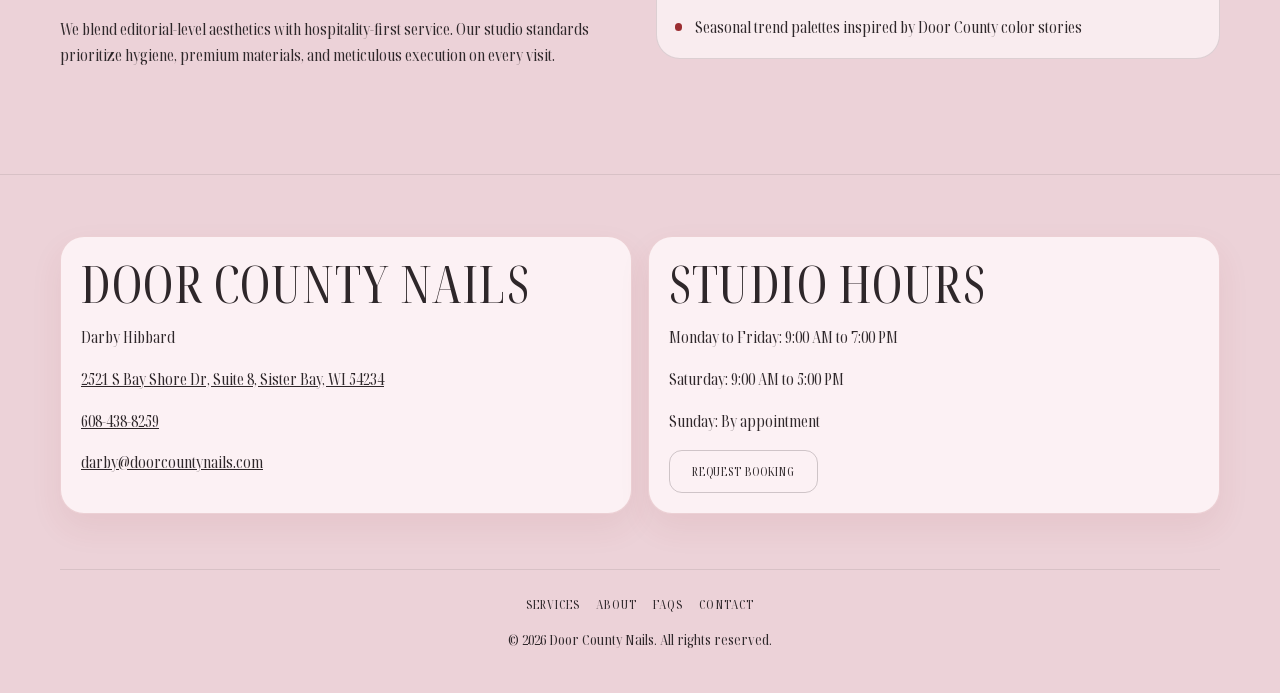
==== commit 338991f6: "Add about portrait and fix static navigation links" ====
--- a/index.html
+++ b/index.html
@@ -61,7 +61,7 @@
 
     <header class="site-header" id="top">
       <div class="container header-shell">
-        <a class="brand" href="/" aria-label="Door County Nails home">
+        <a class="brand" href="./index.html" aria-label="Door County Nails home">
           <span class="brand-mark" aria-hidden="true"><img src="assets/cherry-outline-final.png" alt="" /></span>
           <span class="brand-text">Door County Nails</span>
         </a>
@@ -71,14 +71,14 @@
         </button>
 
         <nav id="primary-nav" class="site-nav" aria-label="Primary">
-          <a href="/services.html">Services</a>
-          <a href="/about.html">About</a>
-          <a href="/faq.html">FAQs</a>
-          <a href="/contact.html">Contact</a>
-          <a class="cta cta-mobile" href="/contact.html#book">Book Now</a>
+          <a href="./services.html">Services</a>
+          <a href="./about.html">About</a>
+          <a href="./faq.html">FAQs</a>
+          <a href="./contact.html">Contact</a>
+          <a class="cta cta-mobile" href="./contact.html#book">Book Now</a>
         </nav>
 
-        <a class="cta cta-desktop" href="/contact.html#book">Book Now</a>
+        <a class="cta cta-desktop" href="./contact.html#book">Book Now</a>
       </div>
     </header>
 
@@ -93,7 +93,7 @@
               design. Every appointment is intentionally paced for quality, comfort, and long-lasting finish.
             </p>
             <div class="hero-actions">
-              <a class="cta" href="/contact.html#book">Book Appointment</a>
+              <a class="cta" href="./contact.html#book">Book Appointment</a>
               <a class="cta secondary" href="#signature-services">Explore Services</a>
             </div>
           </div>
@@ -191,10 +191,10 @@
 
       <div class="container footer-shell">
         <nav aria-label="Footer">
-          <a href="/services.html">Services</a>
-          <a href="/about.html">About</a>
-          <a href="/faq.html">FAQs</a>
-          <a href="/contact.html">Contact</a>
+          <a href="./services.html">Services</a>
+          <a href="./about.html">About</a>
+          <a href="./faq.html">FAQs</a>
+          <a href="./contact.html">Contact</a>
         </nav>
         <p>&copy; <span id="year"></span> Door County Nails. All rights reserved.</p>
       </div>
--- a/styles.css
+++ b/styles.css
@@ -23,7 +23,8 @@
   --font-accent: "Noto Serif Display ExtraCondensed", var(--font-fallback);
   --container: min(1160px, 92vw);
   --radius-soft: 1.5rem;
-  --radius-pill: 999px;
+  --radius-button: 0.8rem;
+  --radius-pill: var(--radius-button);
   --shadow-soft: 0 16px 42px rgb(var(--ink-rgb) / 0.14);
 }
 
@@ -152,7 +153,7 @@
   font-family: var(--font-accent);
   display: none;
   border: 1px solid rgb(var(--ink-rgb) / 0.2);
-  border-radius: 0.7rem;
+  border-radius: var(--radius-button);
   background: transparent;
   padding: 0.5rem 0.75rem;
   font: inherit;
@@ -188,6 +189,20 @@
   border-color: rgb(var(--ink-rgb) / 0.22);
 }
 
+.site-header .cta-desktop {
+  background: var(--color-gold);
+  color: var(--color-white);
+  font-size: 0.85rem;
+  font-weight: 600;
+  letter-spacing: 0.25rem;
+}
+
+.site-header .cta-desktop:hover,
+.site-header .cta-desktop:focus-visible {
+  background: transparent;
+  color: var(--color-gold);
+}
+
 .cta-mobile {
   display: none;
 }
@@ -441,23 +456,177 @@
   max-width: 72ch;
 }
 
-.faq-shell {
+.about-shell {
+  max-width: 1120px;
+  display: grid;
+  grid-template-columns: minmax(0, 1.12fr) minmax(18rem, 0.72fr);
+  gap: clamp(2rem, 5vw, 4rem);
+  align-items: start;
+}
+
+.about-content {
+  min-width: 0;
+}
+
+.about-copy {
+  border-left: 0.18rem solid rgb(var(--accent-rgb) / 0.32);
+  padding-left: clamp(1.1rem, 3vw, 2rem);
+}
+
+.about-copy p {
+  margin: 0;
+  max-width: 74ch;
+  font-size: clamp(1.2rem, 2vw, 1.45rem);
+  line-height: 1.48;
+}
+
+.about-copy p + p {
+  margin-top: 1.15rem;
+}
+
+.about-lede,
+.about-signoff {
+  color: #94505e;
+  font-family: var(--font-display);
+  font-size: clamp(1.65rem, 3.6vw, 2.45rem) !important;
+  line-height: 1.08 !important;
+}
+
+.about-cta {
+  display: flex;
+  justify-content: center;
+  margin-top: clamp(2rem, 5vw, 3.5rem);
+}
+
+.about-cta-button {
+  width: min(100%, 24rem);
+}
+
+.about-portrait {
+  position: sticky;
+  top: 7rem;
+  isolation: isolate;
+  margin: 0;
+}
+
+.about-portrait::before {
+  content: "";
+  position: absolute;
+  inset: 11% -8% -9% 15%;
+  z-index: -1;
+  background: linear-gradient(45deg, rgb(var(--moss-rgb) / 0.86), rgb(var(--accent-rgb) / 0.68));
+  border-radius: 50% 22% 56% 22%;
+}
+
+.about-portrait img {
+  width: 100%;
+  height: auto;
+  aspect-ratio: 4 / 5;
+  object-fit: cover;
+  object-position: 66% 50%;
+}
+
+.contact-shell {
   max-width: 980px;
 }
 
-.faq-lede {
+.contact-copy {
+  color: #94505e;
+  font-family: var(--font-display);
+  font-size: clamp(1.65rem, 3.6vw, 2.45rem);
+  line-height: 1.12;
+  margin: 0;
+  max-width: 74ch;
+}
+
+.contact-actions {
+  display: grid;
+  grid-template-columns: repeat(3, minmax(0, 1fr));
+  gap: 0.8rem;
+  margin-top: clamp(1.6rem, 4vw, 2.6rem);
+  max-width: 980px;
+}
+
+.contact-action {
+  min-height: 4.1rem;
+  display: inline-flex;
+  align-items: center;
+  justify-content: center;
+  border: 1px solid rgb(var(--accent-rgb) / 0.24);
+  border-radius: var(--radius-button);
+  background: rgb(255 248 250 / 0.82);
+  color: #94505e;
+  box-shadow: 0 12px 26px rgb(var(--accent-rgb) / 0.08);
+  font-family: var(--font-accent);
+  font-size: clamp(1.05rem, 1.7vw, 1.28rem);
+  line-height: 1.05;
+  letter-spacing: 0.08em;
+  text-align: center;
+  text-decoration: none;
+  text-transform: uppercase;
+  padding: 0.85rem 1rem;
+  transition: transform 180ms ease, border-color 180ms ease, background-color 180ms ease;
+}
+
+.contact-action:hover,
+.contact-action:focus-visible {
+  background: rgb(255 248 250 / 0.96);
+  border-color: rgb(var(--accent-rgb) / 0.48);
+  transform: translateY(-1px);
+}
+
+.contact-map {
+  margin-top: clamp(2rem, 5vw, 3.5rem);
+  max-width: 980px;
+  padding: clamp(0.8rem, 2vw, 1.1rem);
+  border: 1px solid rgb(var(--accent-rgb) / 0.18);
+  border-radius: 1.1rem;
+  background: rgb(255 248 250 / 0.76);
+  box-shadow: 0 18px 38px rgb(var(--accent-rgb) / 0.1);
+}
+
+.contact-map iframe {
+  width: 100%;
+  min-height: clamp(18rem, 44vw, 28rem);
+  border: 0;
+  border-radius: 0.75rem;
+  filter: saturate(0.78) sepia(0.08);
+}
+
+.contact-map-action {
+  display: flex;
+  justify-content: center;
+  margin-top: 1rem;
+  max-width: 980px;
+}
+
+.contact-map-button {
+  width: min(100%, 24rem);
+}
+
+.faq-shell,
+.pricing-shell {
+  max-width: 980px;
+}
+
+.faq-lede,
+.pricing-lede {
   margin: 0 0 clamp(1.8rem, 4vw, 3rem);
   max-width: 64ch;
   font-size: clamp(1.2rem, 2vw, 1.45rem);
 }
 
+.faq-list,
+.pricing-list {
+  list-style: none;
+  margin: 0;
+  padding: 0;
+  display: grid;
+  gap: clamp(1.05rem, 2.6vw, 1.7rem);
+}
+
 .faq-list {
-  list-style: none;
-  margin: 0;
-  padding: 0;
   counter-reset: faq;
-  display: grid;
-  gap: clamp(1.05rem, 2.6vw, 1.7rem);
 }
 
 .faq-item {
@@ -531,19 +700,7 @@
 }
 
 .faq-cta-button {
-  min-width: min(100%, 17rem);
-  padding: 0.95rem 2rem;
-  font-size: 1rem;
-}
-
-.pricing-shell {
-  max-width: 1040px;
-}
-
-.pricing-lede {
-  margin: 0 0 clamp(2rem, 4vw, 3.2rem);
-  max-width: 66ch;
-  font-size: clamp(1.2rem, 2vw, 1.45rem);
+  width: min(100%, 24rem);
 }
 
 .pricing-section + .pricing-section {
@@ -566,12 +723,7 @@
 }
 
 .pricing-list {
-  list-style: none;
-  margin: 0;
-  padding: 0;
   counter-reset: pricing;
-  display: grid;
-  gap: clamp(1.1rem, 2.7vw, 1.8rem);
 }
 
 .pricing-item {
@@ -695,9 +847,7 @@
 }
 
 .pricing-cta-button {
-  min-width: min(100%, 17rem);
-  padding: 0.95rem 2rem;
-  font-size: 1rem;
+  width: min(100%, 24rem);
 }
 
 .reveal {
@@ -758,11 +908,16 @@
 
   .hero-grid,
   .story-grid,
+  .about-shell,
   .visit-grid,
   .footer-visit-grid {
     grid-template-columns: minmax(0, 1fr);
   }
 
+  .contact-actions {
+    grid-template-columns: minmax(0, 1fr);
+  }
+
   .hero-copy p {
     max-width: none;
   }
@@ -770,6 +925,14 @@
   .hero-visual {
     max-width: 34rem;
     margin-inline: auto;
+  }
+
+  .about-portrait {
+    position: relative;
+    top: auto;
+    max-width: 30rem;
+    margin: 0 auto;
+    order: -1;
   }
 
   .chip-right,
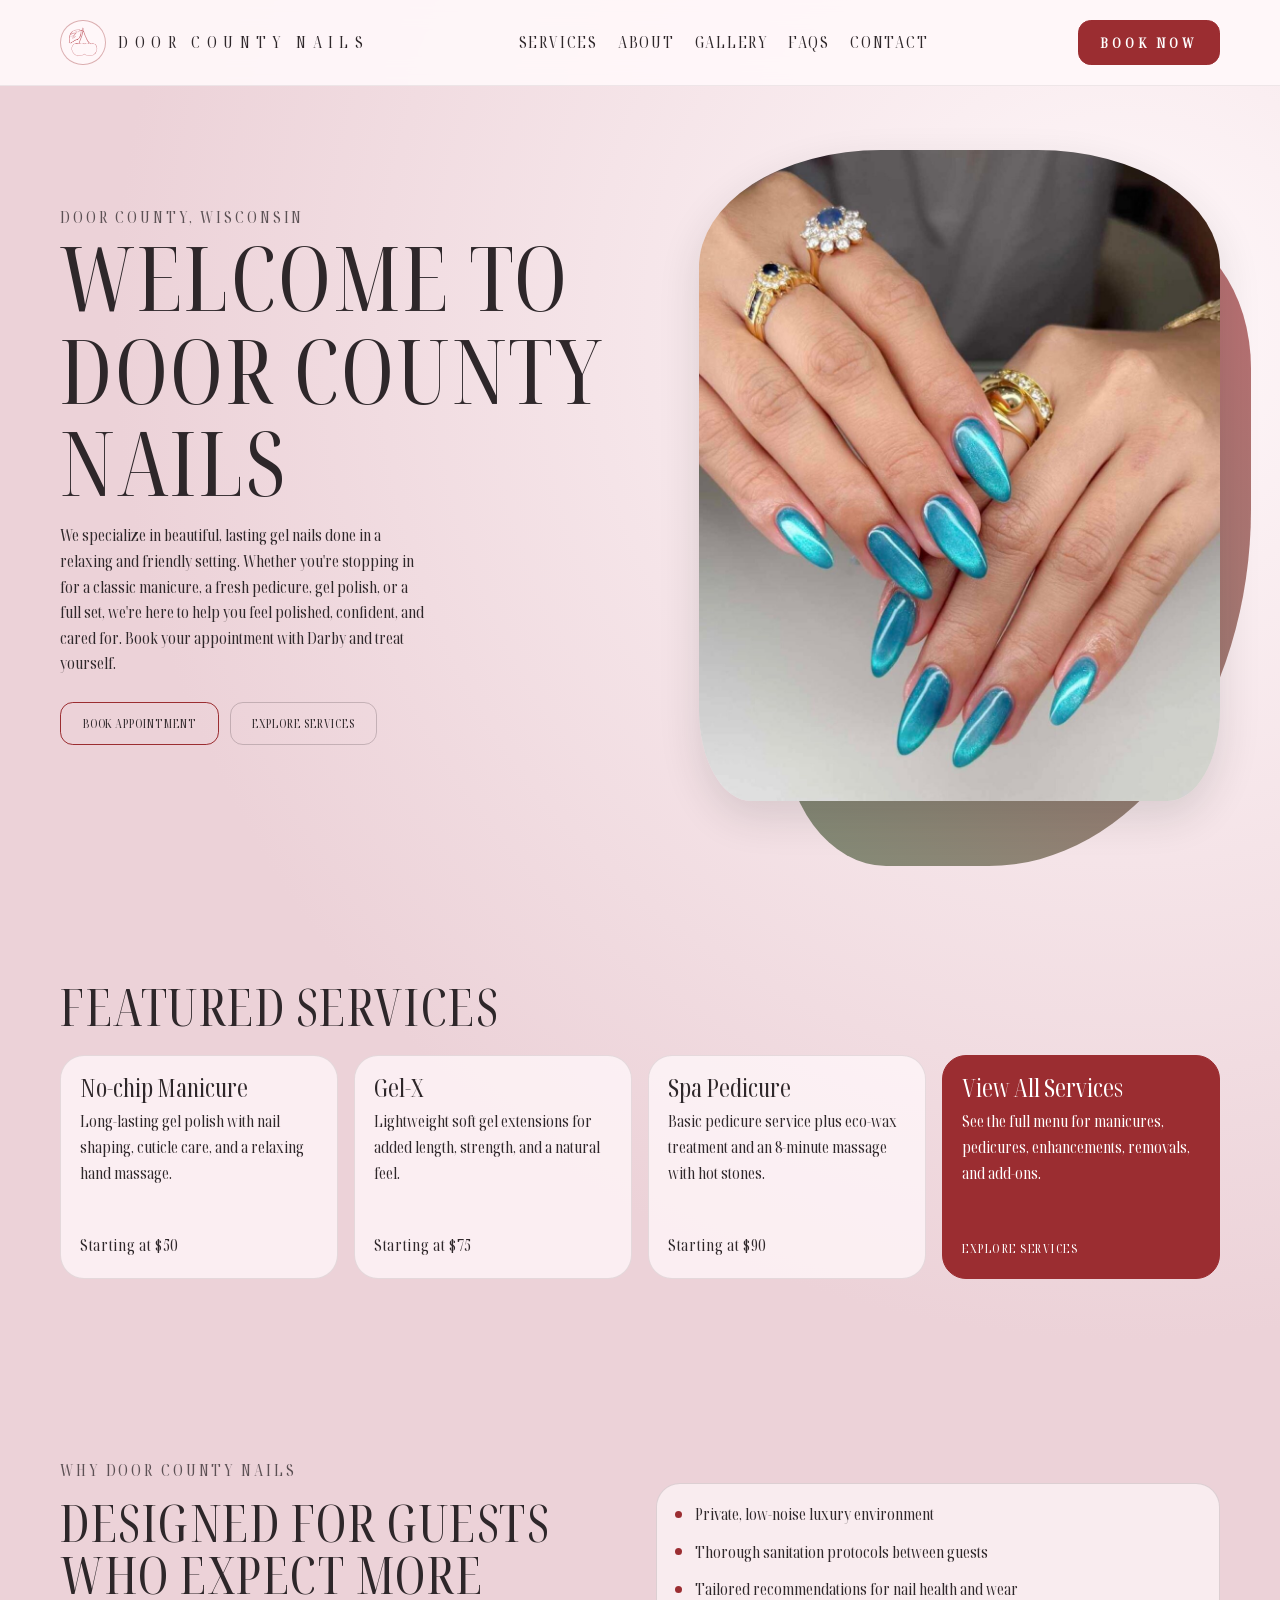
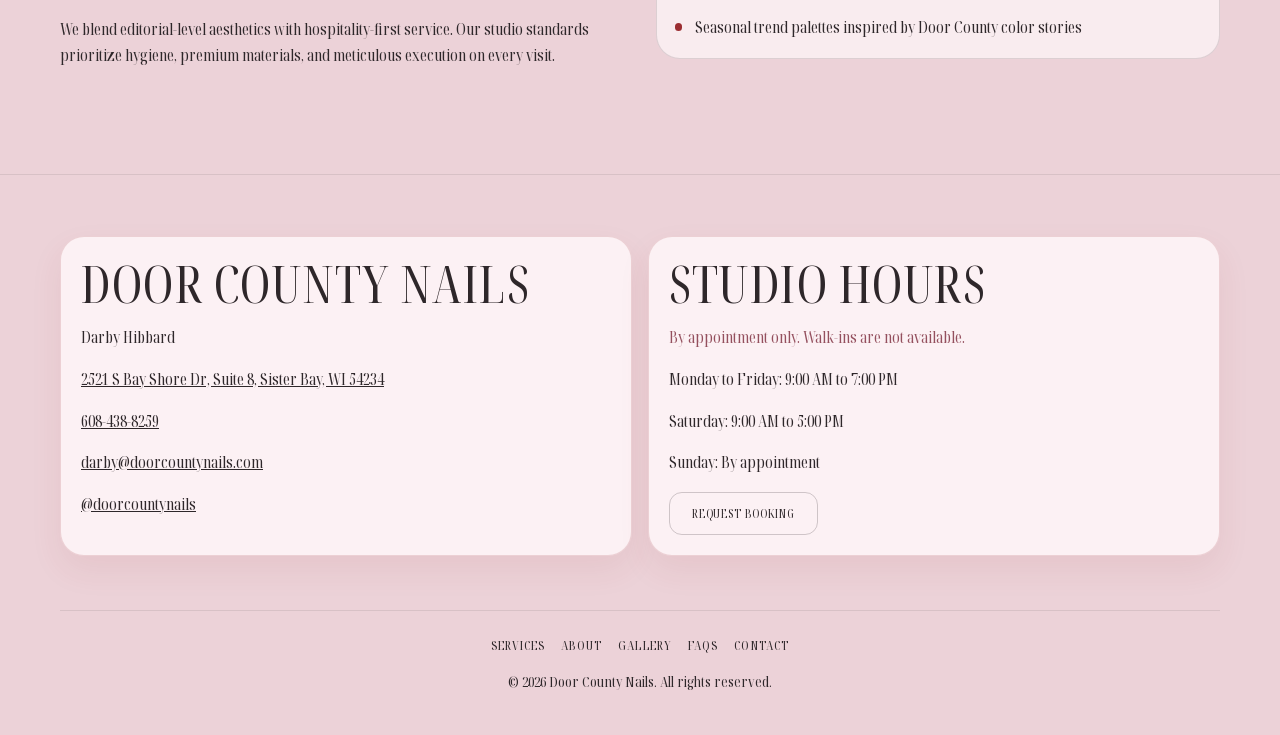
==== commit cf3e6ed2: "Add gallery and refresh homepage visuals" ====
--- a/index.html
+++ b/index.html
@@ -3,6 +3,9 @@
   <head>
     <meta charset="UTF-8" />
     <meta name="viewport" content="width=device-width, initial-scale=1" />
+    <link rel="icon" href="./favicon.ico" sizes="any" />
+    <link rel="icon" type="image/png" sizes="32x32" href="./assets/favicon-32x32.png" />
+    <link rel="apple-touch-icon" href="./assets/apple-touch-icon.png" />
     <title>Door County Nails | Luxury Nail Studio in Door County, WI</title>
     <meta
       name="description"
@@ -73,6 +76,7 @@
         <nav id="primary-nav" class="site-nav" aria-label="Primary">
           <a href="./services.html">Services</a>
           <a href="./about.html">About</a>
+          <a href="./gallery.html">Gallery</a>
           <a href="./faq.html">FAQs</a>
           <a href="./contact.html">Contact</a>
           <a class="cta cta-mobile" href="./contact.html#book">Book Now</a>
@@ -87,10 +91,11 @@
         <div class="container hero-grid reveal">
           <div class="hero-copy">
             <p class="eyebrow">Door County, Wisconsin</p>
-            <h1>Bold Nails. Elevated Coastal Luxury.</h1>
+            <h1>Welcome to Door County Nails</h1>
             <p>
-              Door County Nails is a modern high-end studio for precision manicures, signature pedicures, and trend-led
-              design. Every appointment is intentionally paced for quality, comfort, and long-lasting finish.
+              We specialize in beautiful, lasting gel nails done in a relaxing and friendly setting. Whether you're
+              stopping in for a classic manicure, a fresh pedicure, gel polish, or a full set, we're here to help you
+              feel polished, confident, and cared for. Book your appointment with Darby and treat yourself.
             </p>
             <div class="hero-actions">
               <a class="cta" href="./contact.html#book">Book Appointment</a>
@@ -99,11 +104,36 @@
           </div>
 
           <div class="hero-visual" aria-label="Featured Door County Nails manicure photo">
-            <div class="visual-wrap">
-              <img
-                src="orangeNails.png"
-                alt="Close-up of almond-shaped manicure with soft blue speckled accents"
+            <div class="visual-wrap hero-slideshow">
+              <img
+                class="hero-slide is-active"
+                src="assets/home-featured/featured-nails-01.jpg"
+                alt="Door County Nails manicure inspiration"
                 loading="eager"
+              />
+              <img
+                class="hero-slide"
+                src="assets/home-featured/featured-nails-02.jpg"
+                alt="Door County Nails gel manicure inspiration"
+                loading="lazy"
+              />
+              <img
+                class="hero-slide"
+                src="assets/home-featured/featured-nails-03.jpg"
+                alt="Door County Nails nail art inspiration"
+                loading="lazy"
+              />
+              <img
+                class="hero-slide"
+                src="assets/home-featured/featured-nails-04.jpg"
+                alt="Door County Nails polished nail set"
+                loading="lazy"
+              />
+              <img
+                class="hero-slide"
+                src="assets/home-featured/featured-nails-05.jpg"
+                alt="Soft manicure detail with pink polish"
+                loading="lazy"
               />
             </div>
           </div>
@@ -113,31 +143,30 @@
       <section id="signature-services" class="services section-padding reveal">
         <div class="container">
           <div class="section-head">
-            <p class="eyebrow">Signature Menu</p>
-            <h2>Curated Services</h2>
+            <h2>Featured Services</h2>
           </div>
 
           <div class="service-grid">
             <article class="service-card">
-              <h3>Coastal Signature Manicure</h3>
-              <p>Cuticle detail, shaping, hydration, and premium polish application.</p>
-              <p class="price">Starting at $58</p>
+              <h3>No-chip Manicure</h3>
+              <p>Long-lasting gel polish with nail shaping, cuticle care, and a relaxing hand massage.</p>
+              <p class="price">Starting at $50</p>
             </article>
             <article class="service-card">
-              <h3>Lake Luxe Gel Set</h3>
-              <p>Extended wear gel finish with precision prep and high gloss top coat.</p>
-              <p class="price">Starting at $72</p>
+              <h3>Gel-X</h3>
+              <p>Lightweight soft gel extensions for added length, strength, and a natural feel.</p>
+              <p class="price">Starting at $75</p>
             </article>
             <article class="service-card">
-              <h3>Door County Spa Pedicure</h3>
-              <p>Exfoliation, mask, therapeutic massage, and polished final detail.</p>
-              <p class="price">Starting at $78</p>
+              <h3>Spa Pedicure</h3>
+              <p>Basic pedicure service plus eco-wax treatment and an 8-minute massage with hot stones.</p>
+              <p class="price">Starting at $90</p>
             </article>
-            <article class="service-card">
-              <h3>Bespoke Nail Art</h3>
-              <p>Trend-forward concepts, minimalist edits, and statement detailing.</p>
-              <p class="price">Starting at $18+</p>
-            </article>
+            <a class="service-card service-card-action" href="./services.html">
+              <h3>View All Services</h3>
+              <p>See the full menu for manicures, pedicures, enhancements, removals, and add-ons.</p>
+              <span>Explore Services</span>
+            </a>
           </div>
         </div>
       </section>
@@ -176,10 +205,12 @@
           </p>
           <p><a href="tel:+16084388259">608-438-8259</a></p>
           <p><a href="mailto:darby@doorcountynails.com">darby@doorcountynails.com</a></p>
+          <p><a href="https://www.instagram.com/doorcountynails" target="_blank" rel="noopener">@doorcountynails</a></p>
         </div>
 
         <div class="visit-card">
           <h2>Studio Hours</h2>
+          <p class="visit-note">By appointment only. Walk-ins are not available.</p>
           <p>Monday to Friday: 9:00 AM to 7:00 PM</p>
           <p>Saturday: 9:00 AM to 5:00 PM</p>
           <p>Sunday: By appointment</p>
@@ -193,6 +224,7 @@
         <nav aria-label="Footer">
           <a href="./services.html">Services</a>
           <a href="./about.html">About</a>
+          <a href="./gallery.html">Gallery</a>
           <a href="./faq.html">FAQs</a>
           <a href="./contact.html">Contact</a>
         </nav>
@@ -200,6 +232,6 @@
       </div>
     </footer>
 
-    <script src="./script.js"></script>
+    <script src="./script.js?v=20260528"></script>
   </body>
 </html>
--- a/styles.css
+++ b/styles.css
@@ -286,6 +286,31 @@
   object-fit: cover;
 }
 
+.hero-slideshow {
+  position: relative;
+  aspect-ratio: 4 / 5;
+}
+
+.hero-slideshow img {
+  width: 100%;
+  height: 100%;
+}
+
+.hero-slide {
+  position: absolute;
+  inset: 0;
+  opacity: 0;
+  transition: opacity 1800ms ease-in-out;
+}
+
+.hero-slide:first-child {
+  position: relative;
+}
+
+.hero-slide.is-active {
+  opacity: 1;
+}
+
 .floating-chip {
   position: absolute;
   left: -1rem;
@@ -337,6 +362,14 @@
   flex-direction: column;
 }
 
+.service-card-action {
+  background: #9b2d31;
+  border-color: #9b2d31;
+  color: var(--color-white);
+  text-decoration: none;
+  transition: transform 180ms ease, box-shadow 180ms ease, background-color 180ms ease;
+}
+
 .service-card h3 {
   font-size: 1.55rem;
   margin-bottom: 0.55rem;
@@ -351,6 +384,22 @@
   padding-top: 1rem;
   font-weight: 500;
   letter-spacing: 0.04em;
+}
+
+.service-card-action span {
+  margin-top: auto;
+  padding-top: 1rem;
+  font-family: var(--font-accent);
+  font-size: 0.78rem;
+  letter-spacing: 0.12em;
+  text-transform: uppercase;
+}
+
+.service-card-action:hover,
+.service-card-action:focus-visible {
+  background: #7f2528;
+  box-shadow: var(--shadow-soft);
+  transform: translateY(-2px);
 }
 
 .story-grid {
@@ -400,6 +449,12 @@
   border: 1px solid rgb(var(--accent-rgb) / 0.16);
   padding: 1.25rem;
   box-shadow: 0 14px 32px rgb(var(--accent-rgb) / 0.08);
+}
+
+.visit-note {
+  color: #94505e;
+  font-weight: 500;
+  margin-bottom: 0.45rem;
 }
 
 .site-footer {
@@ -604,6 +659,103 @@
   width: min(100%, 24rem);
 }
 
+.gallery-shell {
+  max-width: 1120px;
+}
+
+.gallery-head {
+  display: grid;
+  grid-template-columns: minmax(0, 1fr) auto;
+  gap: clamp(1rem, 4vw, 2rem);
+  align-items: center;
+  margin-bottom: clamp(1.5rem, 4vw, 2.5rem);
+}
+
+.gallery-lede {
+  color: #94505e;
+  font-family: var(--font-display);
+  font-size: clamp(1.65rem, 3.6vw, 2.45rem);
+  line-height: 1.08;
+  margin: 0;
+}
+
+.gallery-follow {
+  min-width: min(100%, 18rem);
+}
+
+.instagram-grid {
+  display: grid;
+  grid-template-columns: repeat(3, minmax(0, 1fr));
+  gap: clamp(0.55rem, 1.8vw, 1rem);
+}
+
+.instagram-tile {
+  position: relative;
+  display: block;
+  overflow: hidden;
+  aspect-ratio: 1;
+  border-radius: 0.55rem;
+  background: rgb(255 248 250 / 0.76);
+  box-shadow: 0 14px 32px rgb(var(--accent-rgb) / 0.08);
+  text-decoration: none;
+}
+
+.instagram-tile img {
+  width: 100%;
+  height: 100%;
+  object-fit: cover;
+  transition: transform 260ms ease, filter 260ms ease;
+}
+
+.instagram-tile span {
+  position: absolute;
+  inset: auto 0 0;
+  padding: 0.8rem;
+  background: linear-gradient(180deg, transparent, rgb(var(--ink-rgb) / 0.62));
+  color: var(--color-white);
+  font-family: var(--font-accent);
+  font-size: clamp(0.92rem, 1.5vw, 1.2rem);
+  letter-spacing: 0.08em;
+  text-transform: uppercase;
+  opacity: 0;
+  transform: translateY(0.45rem);
+  transition: opacity 220ms ease, transform 220ms ease;
+}
+
+.instagram-tile:hover img,
+.instagram-tile:focus-visible img {
+  filter: saturate(1.08) contrast(1.02);
+  transform: scale(1.04);
+}
+
+.instagram-tile:hover span,
+.instagram-tile:focus-visible span {
+  opacity: 1;
+  transform: translateY(0);
+}
+
+.instagram-tile:nth-child(2) img,
+.instagram-tile:nth-child(7) img {
+  object-position: 28% 50%;
+}
+
+.instagram-tile:nth-child(3) img,
+.instagram-tile:nth-child(8) img {
+  object-position: 74% 50%;
+}
+
+.instagram-tile:nth-child(4) img {
+  object-position: 52% 20%;
+}
+
+.instagram-tile:nth-child(6) img {
+  object-position: 48% 78%;
+}
+
+.instagram-tile.featured {
+  border-radius: 35% 35% 10% 10% / 18% 18% 14% 14%;
+}
+
 .faq-shell,
 .pricing-shell {
   max-width: 980px;
@@ -918,6 +1070,10 @@
     grid-template-columns: minmax(0, 1fr);
   }
 
+  .gallery-head {
+    grid-template-columns: minmax(0, 1fr);
+  }
+
   .hero-copy p {
     max-width: none;
   }
@@ -946,6 +1102,10 @@
     grid-template-columns: minmax(0, 1fr);
   }
 
+  .instagram-grid {
+    grid-template-columns: repeat(2, minmax(0, 1fr));
+  }
+
   .header-shell {
     min-height: 4.7rem;
   }
@@ -1024,6 +1184,10 @@
     scroll-behavior: auto;
   }
 
+  .hero-slide {
+    transition: none;
+  }
+
   * {
     animation-duration: 0.01ms !important;
     animation-iteration-count: 1 !important;
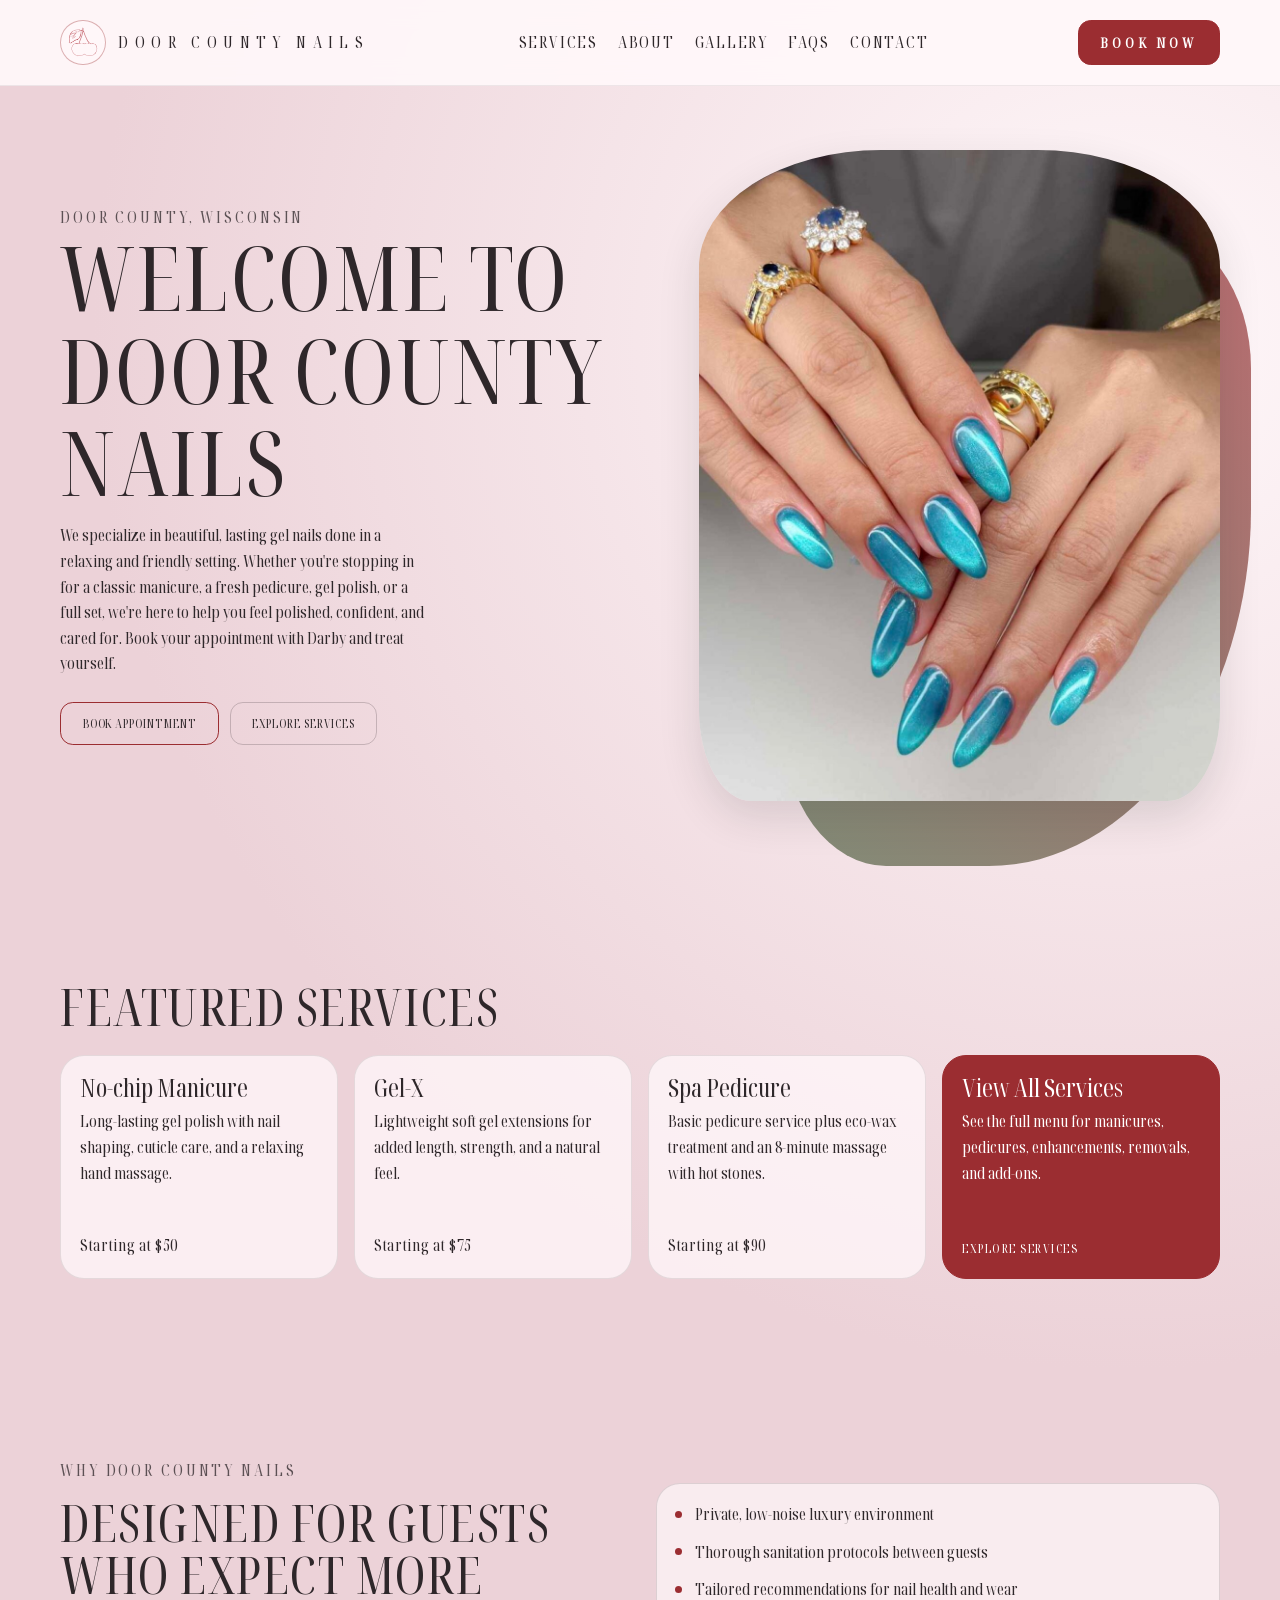
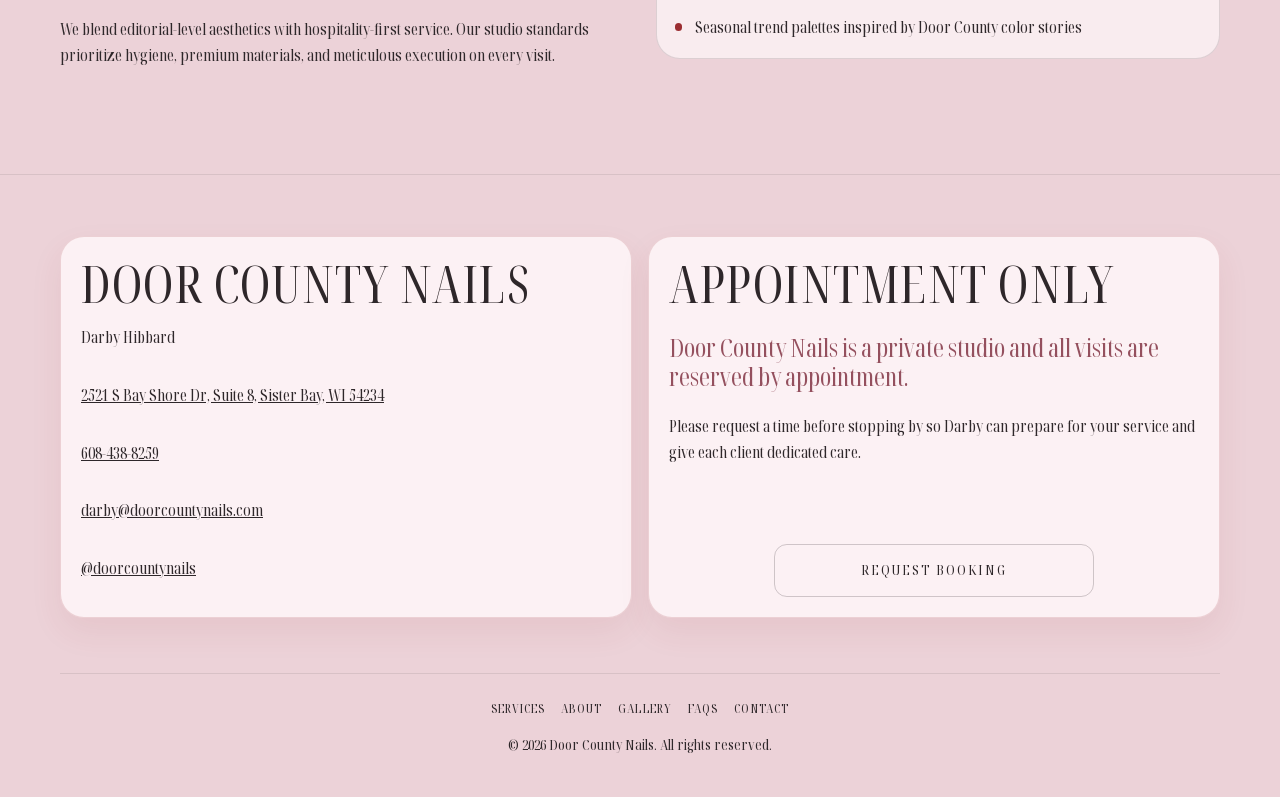
==== commit 9aa8f29f: "Refine appointment footer and mobile about layout" ====
--- a/index.html
+++ b/index.html
@@ -31,7 +31,7 @@
       content="An elevated nail studio experience in Door County, Wisconsin."
     />
 
-    <link rel="stylesheet" href="./styles.css" />
+    <link rel="stylesheet" href="./styles.css?v=20260529" />
 
     <script type="application/ld+json">
       {
@@ -209,11 +209,9 @@
         </div>
 
         <div class="visit-card">
-          <h2>Studio Hours</h2>
-          <p class="visit-note">By appointment only. Walk-ins are not available.</p>
-          <p>Monday to Friday: 9:00 AM to 7:00 PM</p>
-          <p>Saturday: 9:00 AM to 5:00 PM</p>
-          <p>Sunday: By appointment</p>
+          <h2>Appointment Only</h2>
+          <p class="visit-note">Door County Nails is a private studio and all visits are reserved by appointment.</p>
+          <p>Please request a time before stopping by so Darby can prepare for your service and give each client dedicated care.</p>
           <a class="cta secondary" href="mailto:darby@doorcountynails.com?subject=New%20Booking%20Request">
             Request Booking
           </a>
--- a/styles.css
+++ b/styles.css
@@ -449,12 +449,25 @@
   border: 1px solid rgb(var(--accent-rgb) / 0.16);
   padding: 1.25rem;
   box-shadow: 0 14px 32px rgb(var(--accent-rgb) / 0.08);
+  display: flex;
+  flex-direction: column;
 }
 
 .visit-note {
   color: #94505e;
+  font-size: clamp(1.2rem, 2.2vw, 1.55rem);
   font-weight: 500;
+  line-height: 1.15;
   margin-bottom: 0.45rem;
+}
+
+.visit-card .cta {
+  align-self: center;
+  min-width: min(100%, 20rem);
+  margin-top: auto;
+  padding-block: 0.9rem;
+  font-size: 0.88rem;
+  letter-spacing: 0.14em;
 }
 
 .site-footer {
@@ -1083,12 +1096,21 @@
     margin-inline: auto;
   }
 
+  .hero-visual::before {
+    inset: 12% 0 -10% 16%;
+  }
+
   .about-portrait {
     position: relative;
     top: auto;
+    width: min(30rem, 82vw);
     max-width: 30rem;
-    margin: 0 auto;
+    margin: 0 auto clamp(2.8rem, 10vw, 4rem);
     order: -1;
+  }
+
+  .about-portrait::before {
+    inset: 10% 0 -8% 14%;
   }
 
   .chip-right,
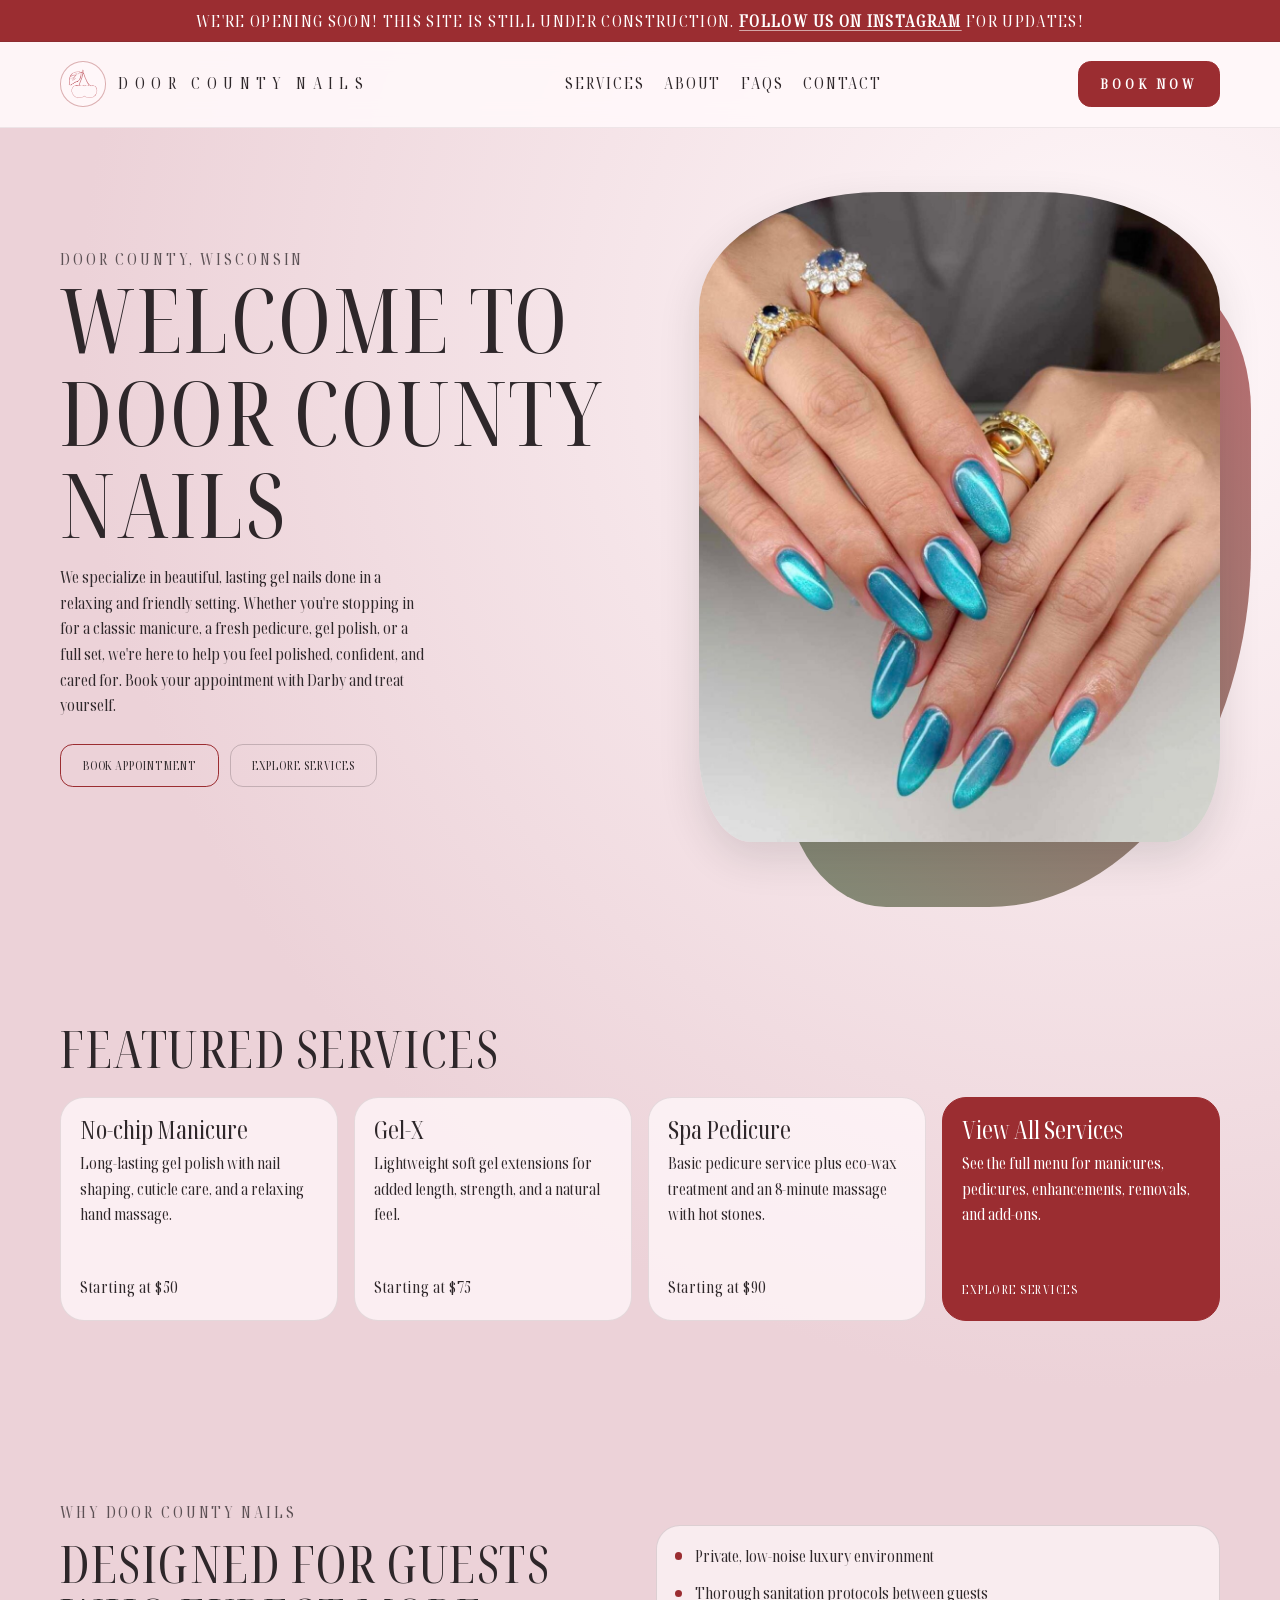
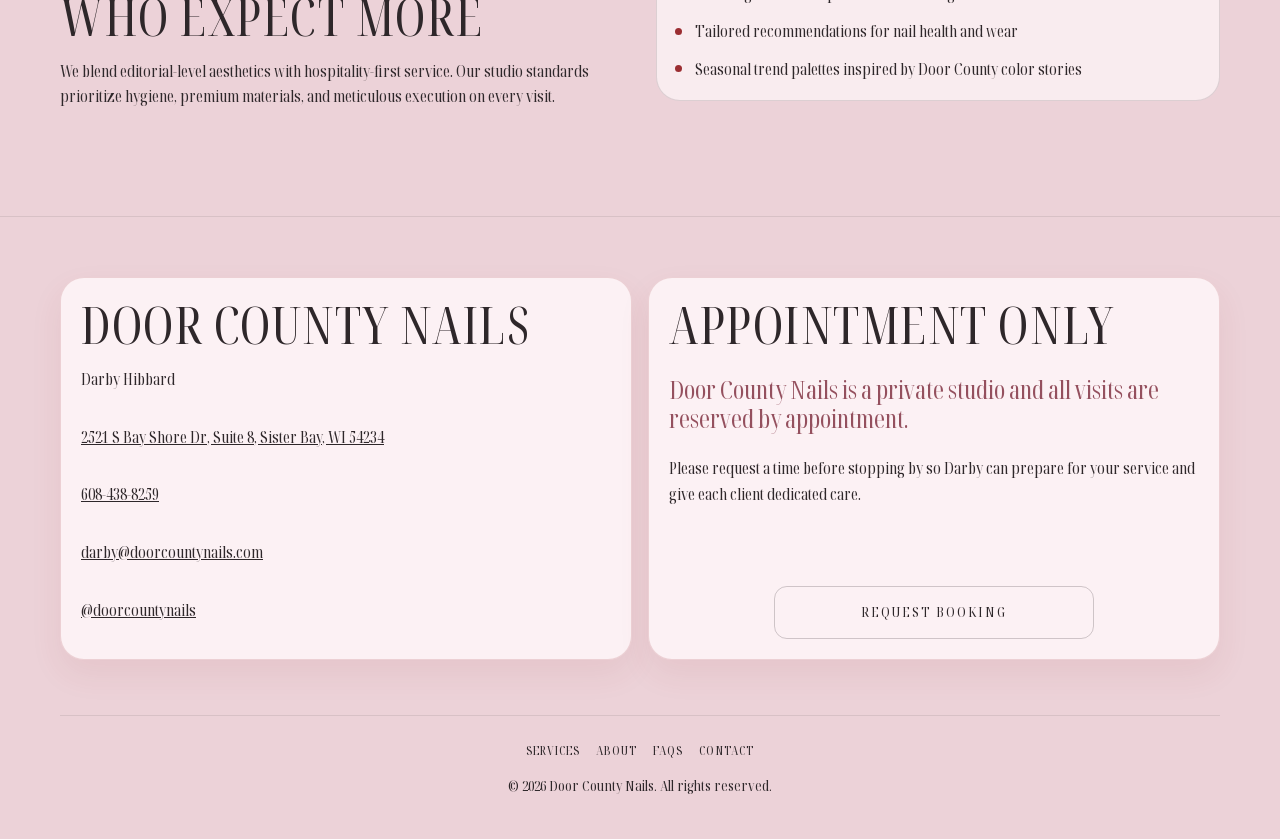
==== commit 4755bb61: "Add clean URLs and construction banner" ====
--- a/index.html
+++ b/index.html
@@ -31,7 +31,7 @@
       content="An elevated nail studio experience in Door County, Wisconsin."
     />
 
-    <link rel="stylesheet" href="./styles.css?v=20260529" />
+    <link rel="stylesheet" href="./styles.css?v=20260529b" />
 
     <script type="application/ld+json">
       {
@@ -61,10 +61,18 @@
   </head>
   <body>
     <a class="skip-link" href="#main-content">Skip to content</a>
+    <div class="site-banner">
+      <div class="container">
+        We're opening soon! This site is still under construction.
+        <a href="https://www.instagram.com/doorcountynails" target="_blank" rel="noopener">Follow us on Instagram</a>
+        for updates!
+      </div>
+    </div>
+
 
     <header class="site-header" id="top">
       <div class="container header-shell">
-        <a class="brand" href="./index.html" aria-label="Door County Nails home">
+        <a class="brand" href="./" aria-label="Door County Nails home">
           <span class="brand-mark" aria-hidden="true"><img src="assets/cherry-outline-final.png" alt="" /></span>
           <span class="brand-text">Door County Nails</span>
         </a>
@@ -74,15 +82,14 @@
         </button>
 
         <nav id="primary-nav" class="site-nav" aria-label="Primary">
-          <a href="./services.html">Services</a>
-          <a href="./about.html">About</a>
-          <a href="./gallery.html">Gallery</a>
-          <a href="./faq.html">FAQs</a>
-          <a href="./contact.html">Contact</a>
-          <a class="cta cta-mobile" href="./contact.html#book">Book Now</a>
+          <a href="./services/">Services</a>
+          <a href="./about/">About</a>
+          <a href="./faq/">FAQs</a>
+          <a href="./contact/">Contact</a>
+          <a class="cta cta-mobile" href="./contact/#book">Book Now</a>
         </nav>
 
-        <a class="cta cta-desktop" href="./contact.html#book">Book Now</a>
+        <a class="cta cta-desktop" href="./contact/#book">Book Now</a>
       </div>
     </header>
 
@@ -98,7 +105,7 @@
               feel polished, confident, and cared for. Book your appointment with Darby and treat yourself.
             </p>
             <div class="hero-actions">
-              <a class="cta" href="./contact.html#book">Book Appointment</a>
+              <a class="cta" href="./contact/#book">Book Appointment</a>
               <a class="cta secondary" href="#signature-services">Explore Services</a>
             </div>
           </div>
@@ -162,7 +169,7 @@
               <p>Basic pedicure service plus eco-wax treatment and an 8-minute massage with hot stones.</p>
               <p class="price">Starting at $90</p>
             </article>
-            <a class="service-card service-card-action" href="./services.html">
+            <a class="service-card service-card-action" href="./services/">
               <h3>View All Services</h3>
               <p>See the full menu for manicures, pedicures, enhancements, removals, and add-ons.</p>
               <span>Explore Services</span>
@@ -220,11 +227,10 @@
 
       <div class="container footer-shell">
         <nav aria-label="Footer">
-          <a href="./services.html">Services</a>
-          <a href="./about.html">About</a>
-          <a href="./gallery.html">Gallery</a>
-          <a href="./faq.html">FAQs</a>
-          <a href="./contact.html">Contact</a>
+          <a href="./services/">Services</a>
+          <a href="./about/">About</a>
+          <a href="./faq/">FAQs</a>
+          <a href="./contact/">Contact</a>
         </nav>
         <p>&copy; <span id="year"></span> Door County Nails. All rights reserved.</p>
       </div>
--- a/styles.css
+++ b/styles.css
@@ -80,6 +80,31 @@
   top: 1rem;
 }
 
+.site-banner {
+  position: relative;
+  z-index: 45;
+  background: #9b2d31;
+  color: var(--color-white);
+  border-bottom: 1px solid rgb(var(--ink-rgb) / 0.12);
+  font-family: var(--font-accent);
+  font-size: clamp(0.88rem, 1.6vw, 1.05rem);
+  letter-spacing: 0.08em;
+  line-height: 1.25;
+  text-align: center;
+  text-transform: uppercase;
+}
+
+.site-banner .container {
+  padding-block: 0.62rem;
+}
+
+.site-banner a {
+  color: var(--color-white);
+  font-weight: 600;
+  text-decoration-color: rgb(255 255 255 / 0.58);
+  text-underline-offset: 0.16em;
+}
+
 .site-header {
   position: sticky;
   top: 0;
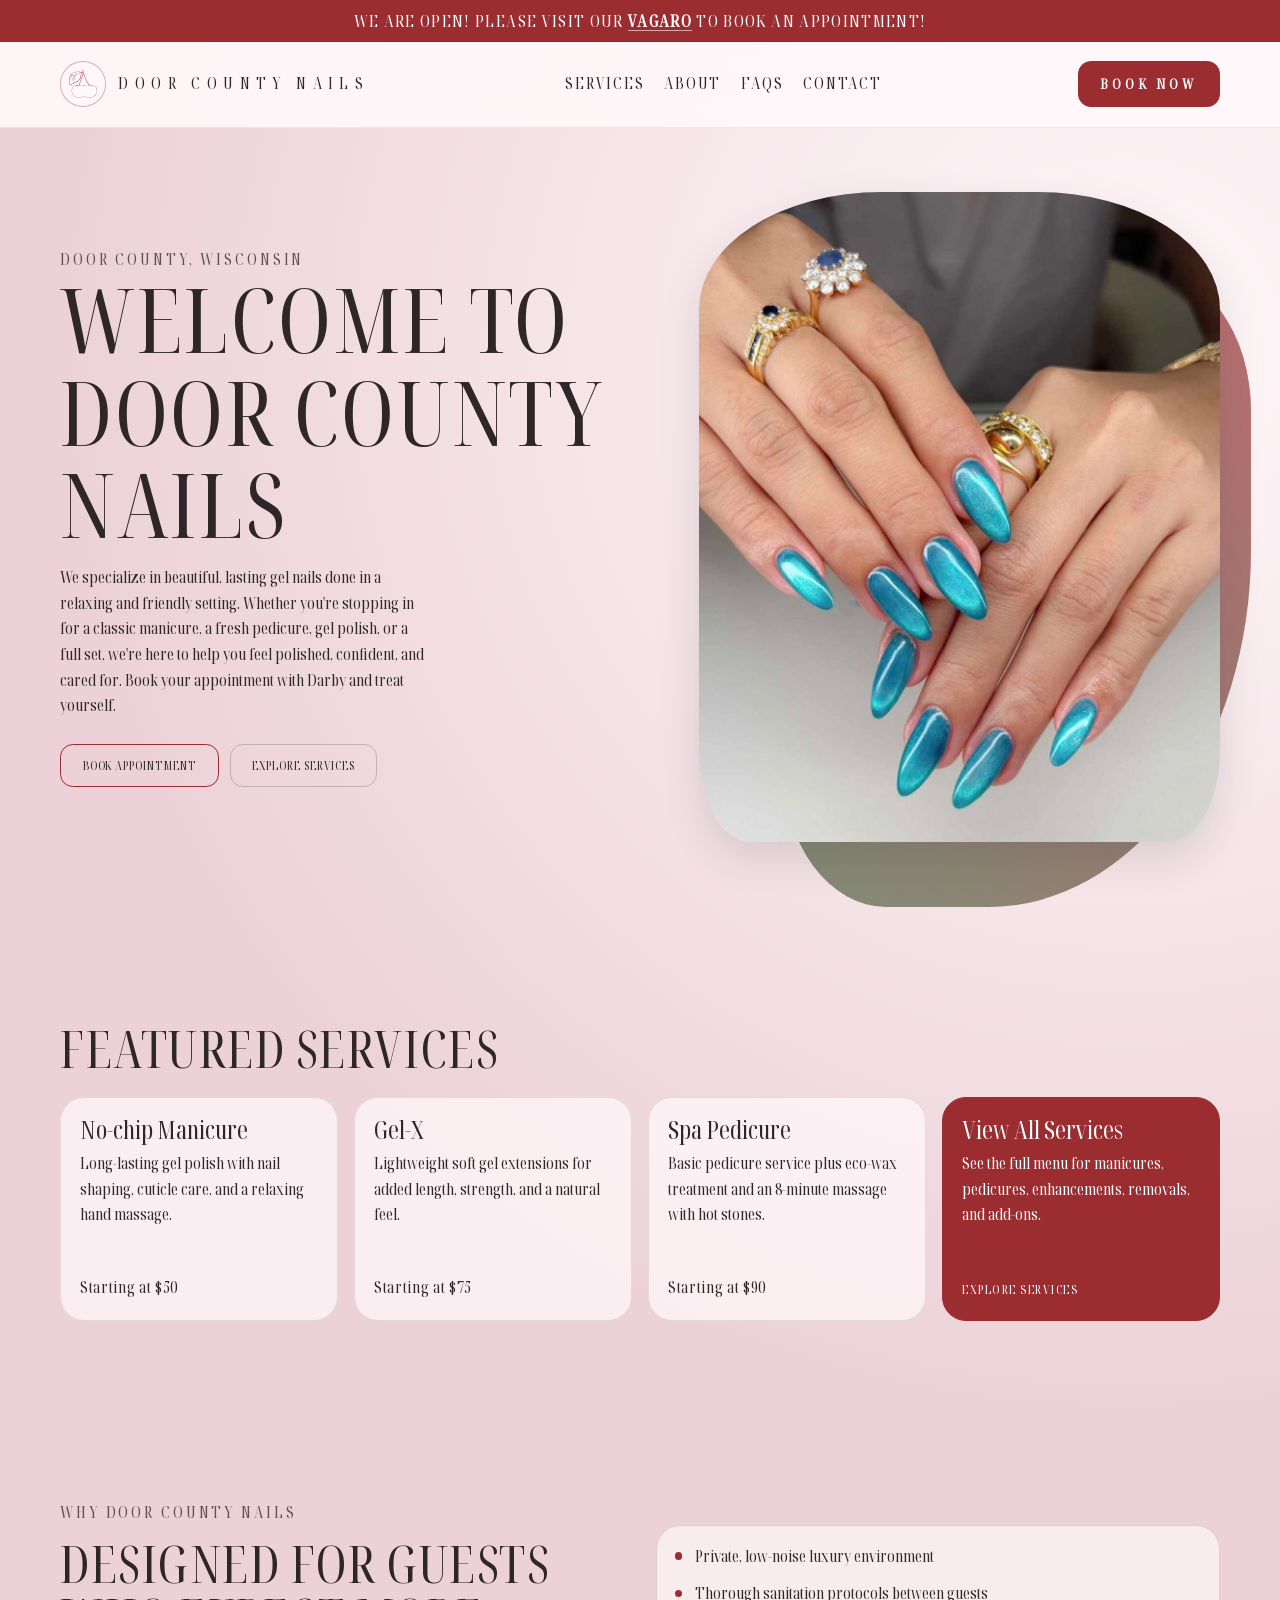
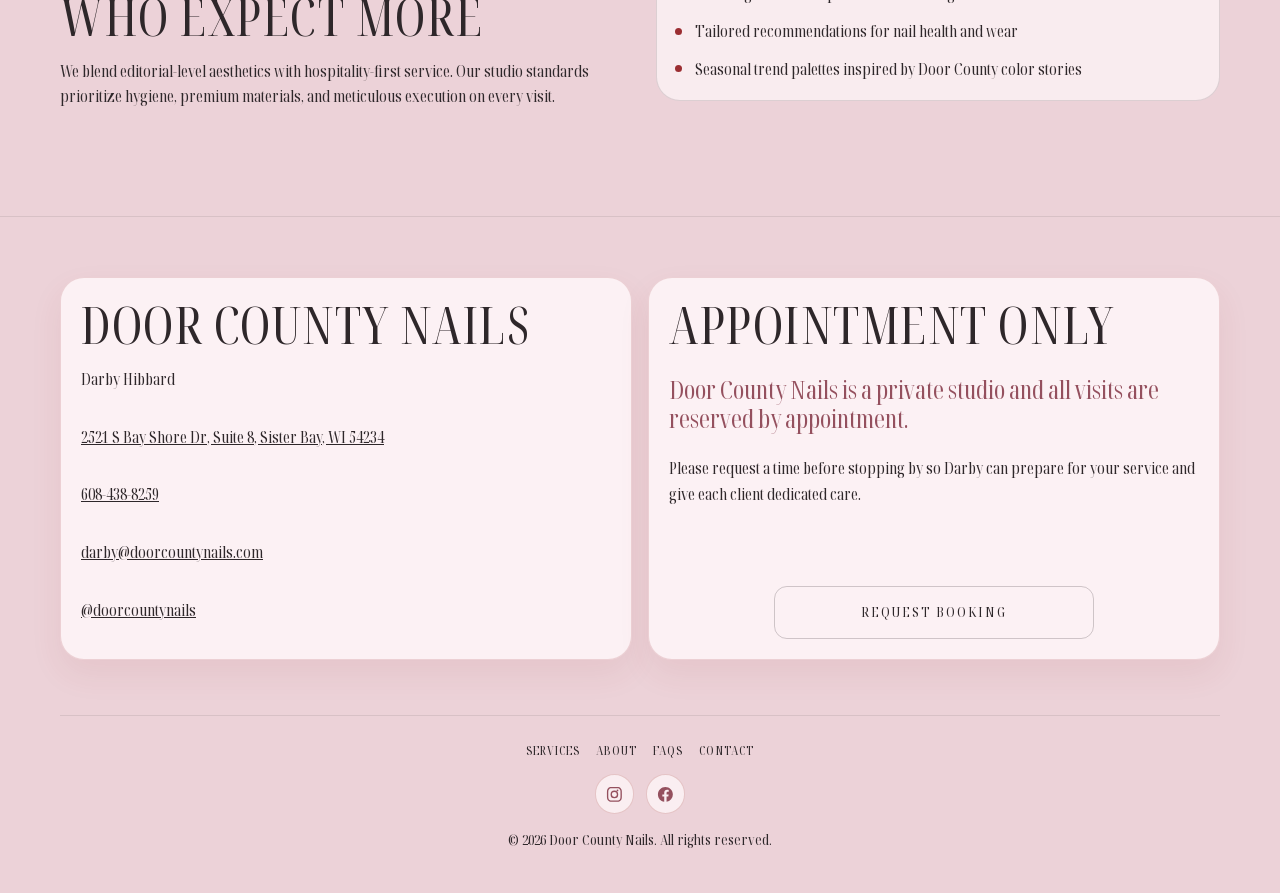
==== commit 50ae3c5c: "Update booking links and SEO metadata" ====
--- a/index.html
+++ b/index.html
@@ -6,30 +6,32 @@
     <link rel="icon" href="./favicon.ico" sizes="any" />
     <link rel="icon" type="image/png" sizes="32x32" href="./assets/favicon-32x32.png" />
     <link rel="apple-touch-icon" href="./assets/apple-touch-icon.png" />
-    <title>Door County Nails | Luxury Nail Studio in Door County, WI</title>
+    <title>Door County Nails | Gel Manicures & Pedicures in Sister Bay, WI</title>
     <meta
       name="description"
-      content="Door County Nails offers elevated manicures, pedicures, and nail artistry in Door County, Wisconsin. Boutique service, premium products, and a polished studio experience."
+      content="Book gel manicures, pedicures, Gel-X extensions, builder gel, hard gel, and nail art with Door County Nails in Sister Bay, Wisconsin."
     />
     <meta name="robots" content="index, follow" />
     <meta name="theme-color" content="#ecd2d8" />
     <link rel="canonical" href="https://www.doorcountynails.com/" />
 
     <meta property="og:type" content="website" />
-    <meta property="og:title" content="Door County Nails | Luxury Nail Studio" />
+    <meta property="og:site_name" content="Door County Nails" />
+    <meta property="og:title" content="Door County Nails | Gel Manicures & Pedicures in Sister Bay, WI" />
     <meta
       property="og:description"
-      content="An elevated nail studio experience in Door County, Wisconsin."
+      content="Private nail studio in Sister Bay offering gel manicures, pedicures, nail art, Gel-X extensions, builder gel, and hard gel."
     />
     <meta property="og:url" content="https://www.doorcountynails.com/" />
-    <meta property="og:image" content="https://www.doorcountynails.com/og-home.jpg" />
+    <meta property="og:image" content="https://www.doorcountynails.com/assets/home-featured/featured-nails-01.jpg" />
 
     <meta name="twitter:card" content="summary_large_image" />
-    <meta name="twitter:title" content="Door County Nails | Luxury Nail Studio" />
+    <meta name="twitter:title" content="Door County Nails | Gel Manicures & Pedicures in Sister Bay, WI" />
     <meta
       name="twitter:description"
-      content="An elevated nail studio experience in Door County, Wisconsin."
+      content="Private nail studio in Sister Bay offering gel manicures, pedicures, nail art, Gel-X extensions, builder gel, and hard gel."
     />
+    <meta name="twitter:image" content="https://www.doorcountynails.com/assets/home-featured/featured-nails-01.jpg" />
 
     <link rel="stylesheet" href="./styles.css?v=20260529b" />
 
@@ -37,12 +39,15 @@
       {
         "@context": "https://schema.org",
         "@type": "NailSalon",
+        "@id": "https://www.doorcountynails.com/#nailsalon",
         "name": "Door County Nails",
+        "description": "Private nail studio in Sister Bay, Wisconsin offering gel manicures, pedicures, nail art, Gel-X extensions, builder gel, and hard gel by appointment.",
         "url": "https://www.doorcountynails.com/",
-        "image": "https://www.doorcountynails.com/og-home.jpg",
+        "image": "https://www.doorcountynails.com/assets/home-featured/featured-nails-01.jpg",
+        "logo": "https://www.doorcountynails.com/assets/favicon-512x512.png",
         "telephone": "+1-608-438-8259",
         "email": "darby@doorcountynails.com",
-        "priceRange": "$$$",
+        "priceRange": "$$",
         "address": {
           "@type": "PostalAddress",
           "streetAddress": "2521 S Bay Shore Dr, Suite 8",
@@ -51,11 +56,79 @@
           "postalCode": "54234",
           "addressCountry": "US"
         },
-        "areaServed": "Door County, WI",
+        "geo": {
+          "@type": "GeoCoordinates",
+          "latitude": 45.1860832,
+          "longitude": -87.1354748
+        },
+        "hasMap": "https://maps.app.goo.gl/6ezyYwYSgmvdjc766",
+        "areaServed": [
+          {
+            "@type": "Place",
+            "name": "Sister Bay, WI"
+          },
+          {
+            "@type": "Place",
+            "name": "Door County, WI"
+          }
+        ],
         "sameAs": [
           "https://www.instagram.com/doorcountynails",
+          "https://www.facebook.com/profile.php?id=61590149589193",
           "https://www.tiktok.com/@doorcountynails"
-        ]
+        ],
+        "hasOfferCatalog": {
+          "@type": "OfferCatalog",
+          "name": "Door County Nails services",
+          "itemListElement": [
+            {
+              "@type": "Offer",
+              "itemOffered": {
+                "@type": "Service",
+                "name": "Gel manicures"
+              }
+            },
+            {
+              "@type": "Offer",
+              "itemOffered": {
+                "@type": "Service",
+                "name": "Pedicures"
+              }
+            },
+            {
+              "@type": "Offer",
+              "itemOffered": {
+                "@type": "Service",
+                "name": "Gel-X extensions"
+              }
+            },
+            {
+              "@type": "Offer",
+              "itemOffered": {
+                "@type": "Service",
+                "name": "Builder gel and hard gel"
+              }
+            },
+            {
+              "@type": "Offer",
+              "itemOffered": {
+                "@type": "Service",
+                "name": "Nail art"
+              }
+            }
+          ]
+        },
+        "potentialAction": {
+          "@type": "ReserveAction",
+          "target": {
+            "@type": "EntryPoint",
+            "urlTemplate": "https://www.vagaro.com/doorcountynails"
+          },
+          "result": {
+            "@type": "Reservation",
+            "name": "Nail appointment"
+          }
+        }
       }
     </script>
   </head>
@@ -63,9 +136,7 @@
     <a class="skip-link" href="#main-content">Skip to content</a>
     <div class="site-banner">
       <div class="container">
-        We're opening soon! This site is still under construction.
-        <a href="https://www.instagram.com/doorcountynails" target="_blank" rel="noopener">Follow us on Instagram</a>
-        for updates!
+        We are OPEN! Please visit our <a href="https://www.vagaro.com/doorcountynails" target="_blank" rel="noopener">Vagaro</a> to book an appointment!
       </div>
     </div>
 
@@ -86,10 +157,10 @@
           <a href="./about/">About</a>
           <a href="./faq/">FAQs</a>
           <a href="./contact/">Contact</a>
-          <a class="cta cta-mobile" href="./contact/#book">Book Now</a>
+          <a class="cta cta-mobile" href="https://www.vagaro.com/doorcountynails" target="_blank" rel="noopener">Book Now</a>
         </nav>
 
-        <a class="cta cta-desktop" href="./contact/#book">Book Now</a>
+        <a class="cta cta-desktop" href="https://www.vagaro.com/doorcountynails" target="_blank" rel="noopener">Book Now</a>
       </div>
     </header>
 
@@ -105,7 +176,7 @@
               feel polished, confident, and cared for. Book your appointment with Darby and treat yourself.
             </p>
             <div class="hero-actions">
-              <a class="cta" href="./contact/#book">Book Appointment</a>
+              <a class="cta" href="https://www.vagaro.com/doorcountynails" target="_blank" rel="noopener">Book Appointment</a>
               <a class="cta secondary" href="#signature-services">Explore Services</a>
             </div>
           </div>
@@ -219,7 +290,7 @@
           <h2>Appointment Only</h2>
           <p class="visit-note">Door County Nails is a private studio and all visits are reserved by appointment.</p>
           <p>Please request a time before stopping by so Darby can prepare for your service and give each client dedicated care.</p>
-          <a class="cta secondary" href="mailto:darby@doorcountynails.com?subject=New%20Booking%20Request">
+          <a class="cta secondary" href="https://www.vagaro.com/doorcountynails" target="_blank" rel="noopener">
             Request Booking
           </a>
         </div>
@@ -232,6 +303,20 @@
           <a href="./faq/">FAQs</a>
           <a href="./contact/">Contact</a>
         </nav>
+        <div class="footer-social" aria-label="Social links">
+          <a class="footer-social-link" href="https://www.instagram.com/doorcountynails" target="_blank" rel="noopener" aria-label="Door County Nails on Instagram">
+            <svg viewBox="-1 -1 18 18" aria-hidden="true" focusable="false">
+              <path d="M8 0C5.83 0 5.56.01 4.7.05 3.85.09 3.27.22 2.76.42c-.53.21-.98.49-1.42.93C.9 1.78.62 2.23.42 2.76.22 3.27.09 3.85.05 4.7.01 5.56 0 5.83 0 8s.01 2.44.05 3.3c.04.85.17 1.43.37 1.94.2.53.48.98.92 1.42.44.44.89.72 1.42.92.51.2 1.09.33 1.94.37.86.04 1.13.05 3.3.05s2.44-.01 3.3-.05c.85-.04 1.43-.17 1.94-.37.53-.2.98-.48 1.42-.92.44-.44.72-.89.92-1.42.2-.51.33-1.09.37-1.94.04-.86.05-1.13.05-3.3s-.01-2.44-.05-3.3c-.04-.85-.17-1.43-.37-1.94-.2-.53-.48-.98-.92-1.42-.44-.44-.89-.72-1.42-.92-.51-.2-1.09-.33-1.94-.37C10.44.01 10.17 0 8 0Zm0 1.44c2.13 0 2.38.01 3.23.05.78.04 1.2.17 1.48.28.37.14.64.31.92.59.28.28.45.55.59.92.11.28.24.7.28 1.48.04.85.05 1.1.05 3.23s-.01 2.38-.05 3.23c-.04.78-.17 1.2-.28 1.48-.14.37-.31.64-.59.92-.28.28-.55.45-.92.59-.28.11-.7.24-1.48.28-.85.04-1.1.05-3.23.05s-2.38-.01-3.23-.05c-.78-.04-1.2-.17-1.48-.28-.37-.14-.64-.31-.92-.59-.28-.28-.45-.55-.59-.92-.11-.28-.24-.7-.28-1.48-.04-.85-.05-1.1-.05-3.23s.01-2.38.05-3.23c.04-.78.17-1.2.28-1.48.14-.37.31-.64.59-.92.28-.28.55-.45.92-.59.28-.11.7-.24 1.48-.28.85-.04 1.1-.05 3.23-.05Z"/>
+              <path d="M8 3.89A4.11 4.11 0 1 0 8 12.11 4.11 4.11 0 0 0 8 3.89Zm0 6.78A2.67 2.67 0 1 1 8 5.33a2.67 2.67 0 0 1 0 5.34Z"/>
+              <path d="M12.27 3.73a.96.96 0 1 1-1.92 0 .96.96 0 0 1 1.92 0Z"/>
+            </svg>
+          </a>
+          <a class="footer-social-link" href="https://www.facebook.com/profile.php?id=61590149589193" target="_blank" rel="noopener" aria-label="Door County Nails on Facebook">
+            <svg viewBox="-1 -1 18 18" aria-hidden="true" focusable="false">
+              <path d="M16 8.05C16 3.61 12.42 0 8 0S0 3.61 0 8.05c0 4.02 2.93 7.35 6.75 7.95v-5.63H4.72V8.05h2.03V6.28c0-2.02 1.2-3.13 3.02-3.13.88 0 1.79.16 1.79.16v1.97h-1.01c-.99 0-1.3.62-1.3 1.25v1.52h2.22l-.35 2.32H9.25V16A8.02 8.02 0 0 0 16 8.05Z"/>
+            </svg>
+          </a>
+        </div>
         <p>&copy; <span id="year"></span> Door County Nails. All rights reserved.</p>
       </div>
     </footer>
--- a/styles.css
+++ b/styles.css
@@ -533,6 +533,43 @@
   letter-spacing: 0.08em;
 }
 
+.footer-social {
+  display: flex;
+  align-items: center;
+  justify-content: center;
+  gap: 0.7rem;
+}
+
+.footer-social-link {
+  width: 2.45rem;
+  height: 2.45rem;
+  display: inline-flex;
+  align-items: center;
+  justify-content: center;
+  border: 1px solid rgb(var(--accent-rgb) / 0.22);
+  border-radius: 50%;
+  background: rgb(255 248 250 / 0.74);
+  color: #94505e;
+  text-decoration: none;
+  transition: transform 180ms ease, border-color 180ms ease, background-color 180ms ease, color 180ms ease;
+}
+
+.footer-social-link:hover,
+.footer-social-link:focus-visible {
+  border-color: rgb(var(--accent-rgb) / 0.48);
+  background: #9b2d31;
+  color: var(--color-white);
+  transform: translateY(-1px);
+}
+
+.footer-social-link svg {
+  width: 1.05rem;
+  height: 1.05rem;
+  display: block;
+  fill: currentColor;
+  overflow: visible;
+}
+
 .page-hero {
   padding: clamp(3rem, 8vw, 6rem) 0 clamp(2rem, 5vw, 3.5rem);
 }
@@ -632,11 +669,55 @@
   max-width: 74ch;
 }
 
+.contact-booking-primary {
+  display: flex;
+  justify-content: center;
+  margin-top: clamp(1.7rem, 4vw, 2.8rem);
+  max-width: 980px;
+}
+
+.contact-booking-button {
+  min-height: 4.8rem;
+  width: min(100%, 34rem);
+  display: inline-flex;
+  align-items: center;
+  justify-content: center;
+  border: 1px solid rgb(var(--accent-rgb) / 0.58);
+  border-radius: var(--radius-button);
+  background: #9b2d31;
+  color: var(--color-white);
+  box-shadow: 0 18px 34px rgb(var(--accent-rgb) / 0.22);
+  font-family: var(--font-accent);
+  font-size: clamp(1.28rem, 2.2vw, 1.7rem);
+  line-height: 1;
+  letter-spacing: 0.08em;
+  text-align: center;
+  text-decoration: none;
+  text-transform: uppercase;
+  padding: 1rem 1.4rem;
+  transition: transform 180ms ease, background-color 180ms ease, box-shadow 180ms ease;
+}
+
+.contact-booking-button:hover,
+.contact-booking-button:focus-visible {
+  background: #84272b;
+  box-shadow: 0 20px 38px rgb(var(--accent-rgb) / 0.28);
+  transform: translateY(-1px);
+}
+
+.contact-divider {
+  width: min(100%, 34rem);
+  margin: clamp(1rem, 3vw, 1.5rem) auto 0;
+  color: #94505e;
+  font-style: italic;
+  text-align: center;
+}
+
 .contact-actions {
   display: grid;
   grid-template-columns: repeat(3, minmax(0, 1fr));
   gap: 0.8rem;
-  margin-top: clamp(1.6rem, 4vw, 2.6rem);
+  margin-top: clamp(1rem, 3vw, 1.5rem);
   max-width: 980px;
 }
 
